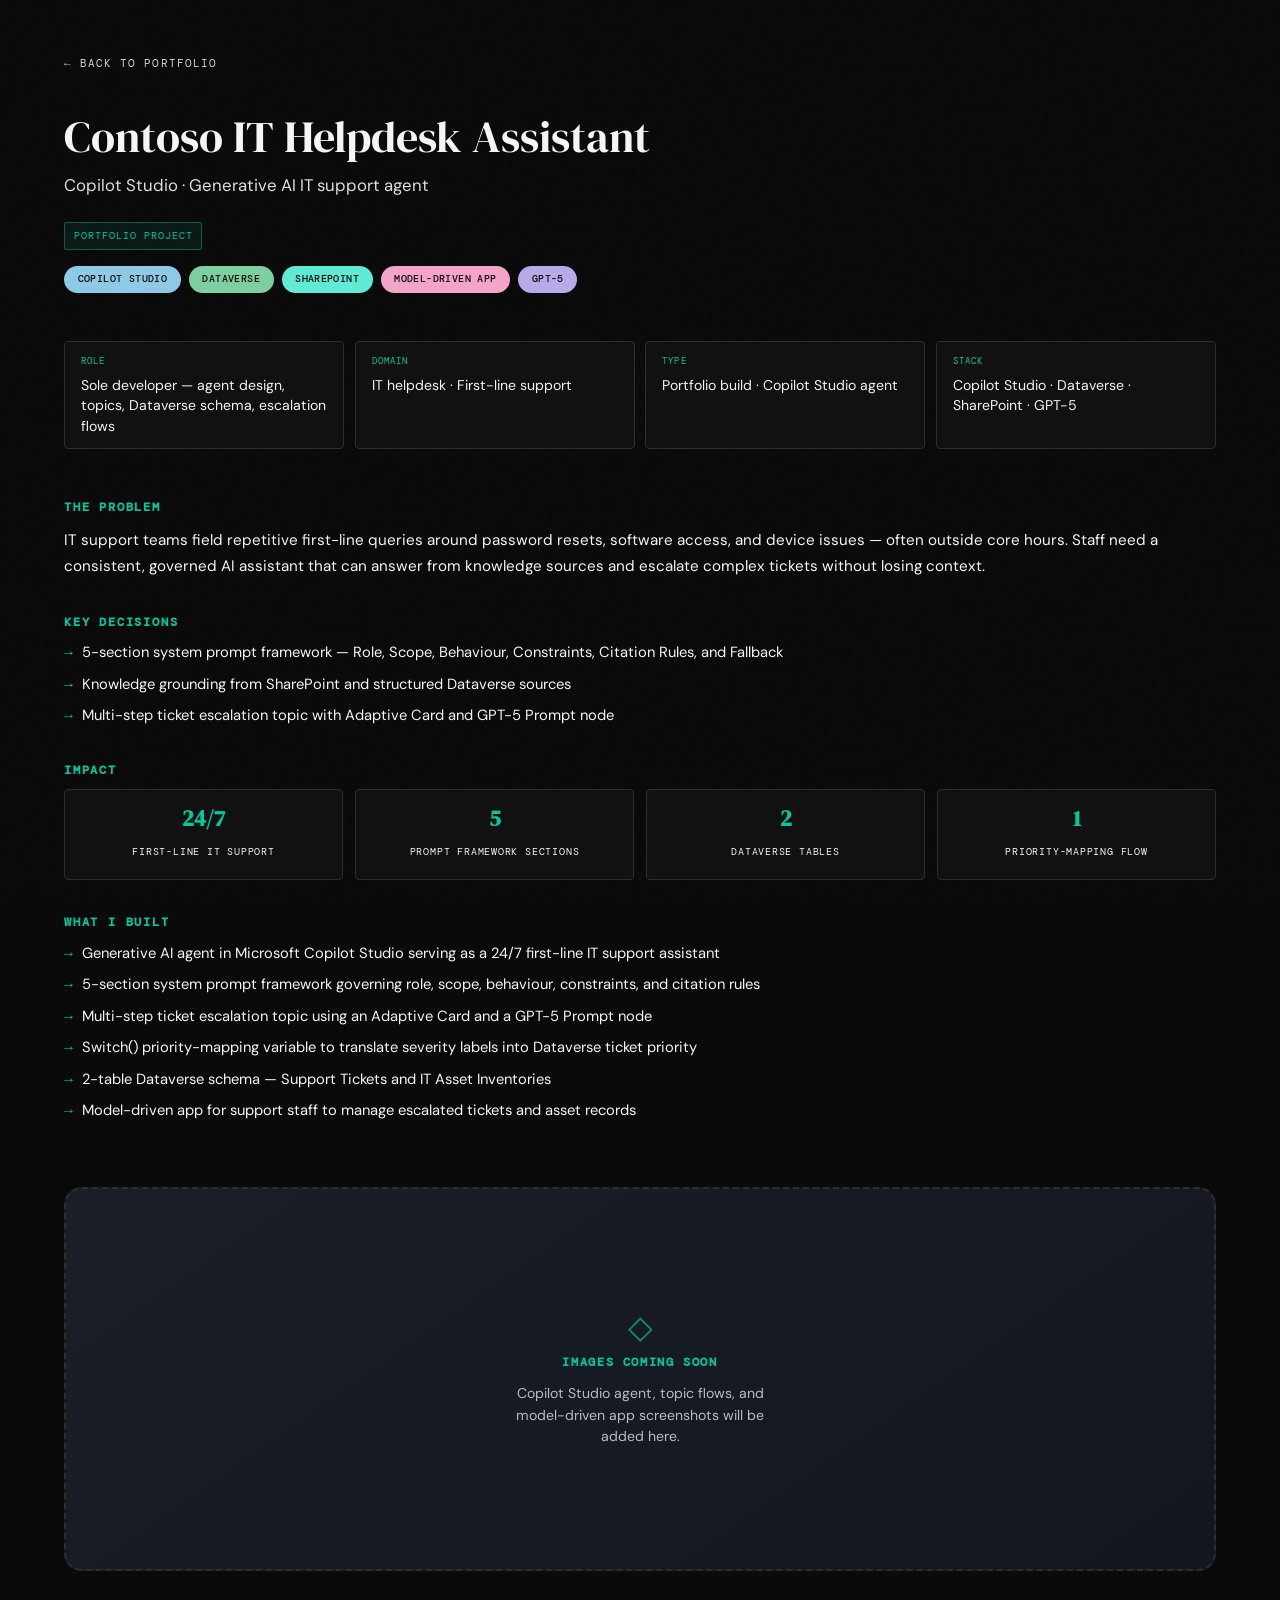
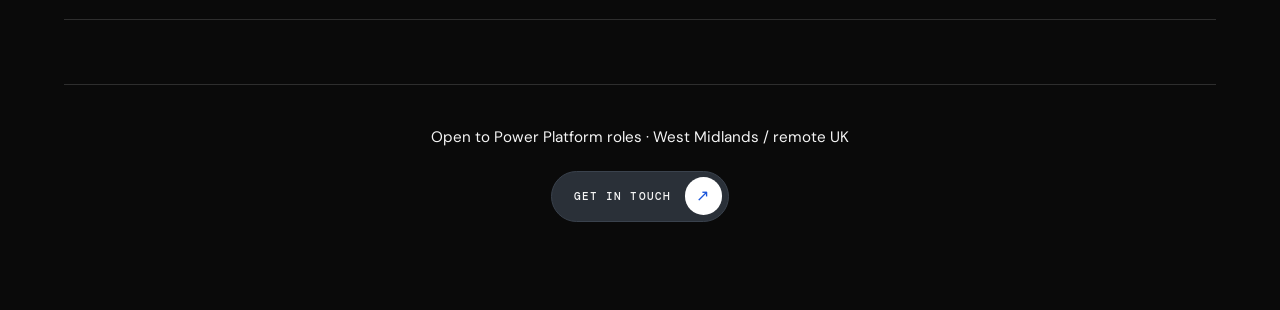
==== projects/contoso-it-helpdesk.html @ b36fbcac "revamp" ====
<!DOCTYPE html>
<html lang="en">
<head>
  <meta charset="UTF-8" />
  <meta name="viewport" content="width=device-width, initial-scale=1.0" />
  <meta name="description" content="Contoso IT Helpdesk Assistant — Copilot Studio generative AI agent by Gurdip Mikey Bath. 24/7 IT support, GPT-5 escalation, Dataverse ticketing." />
  <title>Contoso IT Helpdesk Assistant · Gurdip Mikey Bath</title>
  <link rel="preconnect" href="https://fonts.googleapis.com" />
  <link href="https://fonts.googleapis.com/css2?family=DM+Serif+Display&family=DM+Mono:wght@400;500&family=DM+Sans:wght@300;400;500&display=swap" rel="stylesheet" />
  <link rel="stylesheet" href="../css/project.css" />
</head>
<body class="project-page">

  <div class="project-page-inner">
    <a href="../index.html#contoso-it-helpdesk" class="project-back">← Back to portfolio</a>

    <header>
      <h1 class="project-hero-title">Contoso IT Helpdesk Assistant</h1>
      <p class="project-hero-sub">Copilot Studio · Generative AI IT support agent</p>
      <span class="project-type-badge">Portfolio project</span>
      <div class="project-hero-tags">
        <span class="tech-pill tech-pill--blue">Copilot Studio</span>
        <span class="tech-pill tech-pill--green">Dataverse</span>
        <span class="tech-pill tech-pill--teal">SharePoint</span>
        <span class="tech-pill tech-pill--pink">Model-Driven App</span>
        <span class="tech-pill tech-pill--purple">GPT-5</span>
      </div>
    </header>

    <div class="project-case">
      <dl class="case-meta">
        <div class="case-meta-item">
          <dt>Role</dt>
          <dd>Sole developer — agent design, topics, Dataverse schema, escalation flows</dd>
        </div>
        <div class="case-meta-item">
          <dt>Domain</dt>
          <dd>IT helpdesk · First-line support</dd>
        </div>
        <div class="case-meta-item">
          <dt>Type</dt>
          <dd>Portfolio build · Copilot Studio agent</dd>
        </div>
        <div class="case-meta-item">
          <dt>Stack</dt>
          <dd>Copilot Studio · Dataverse · SharePoint · GPT-5</dd>
        </div>
      </dl>

      <div>
        <p class="case-label">The problem</p>
        <p class="case-text">
          IT support teams field repetitive first-line queries around password resets, software access, and device issues — often outside core hours. Staff need a consistent, governed AI assistant that can answer from knowledge sources and escalate complex tickets without losing context.
        </p>
      </div>

      <div>
        <p class="case-label">Key decisions</p>
        <ul class="case-list">
          <li>5-section system prompt framework — Role, Scope, Behaviour, Constraints, Citation Rules, and Fallback</li>
          <li>Knowledge grounding from SharePoint and structured Dataverse sources</li>
          <li>Multi-step ticket escalation topic with Adaptive Card and GPT-5 Prompt node</li>
        </ul>
      </div>

      <div>
        <p class="case-label">Impact</p>
        <div class="project-results">
          <div class="result-card"><strong>24/7</strong><span>First-line IT support</span></div>
          <div class="result-card"><strong>5</strong><span>Prompt framework sections</span></div>
          <div class="result-card"><strong>2</strong><span>Dataverse tables</span></div>
          <div class="result-card"><strong>1</strong><span>Priority-mapping flow</span></div>
        </div>
      </div>

      <div>
        <p class="case-label">What I built</p>
        <ul class="case-list">
          <li>Generative AI agent in Microsoft Copilot Studio serving as a 24/7 first-line IT support assistant</li>
          <li>5-section system prompt framework governing role, scope, behaviour, constraints, and citation rules</li>
          <li>Multi-step ticket escalation topic using an Adaptive Card and a GPT-5 Prompt node</li>
          <li>Switch() priority-mapping variable to translate severity labels into Dataverse ticket priority</li>
          <li>2-table Dataverse schema — Support Tickets and IT Asset Inventories</li>
          <li>Model-driven app for support staff to manage escalated tickets and asset records</li>
        </ul>
      </div>

      <div class="visual-placeholder" style="margin-top: 2rem;" aria-label="Screenshots coming soon">
        <span class="visual-placeholder-icon" aria-hidden="true">◇</span>
        <span class="visual-placeholder-label">Images coming soon</span>
        <span class="visual-placeholder-sub">Copilot Studio agent, topic flows, and model-driven app screenshots will be added here.</span>
      </div>
    </div>

    <footer class="project-footer-cta">
      <p>Open to Power Platform roles · West Midlands / remote UK</p>
      <a href="../index.html#contact" class="btn-pill btn-pill--primary">
        <span>Get in touch</span>
        <span class="btn-pill-icon" aria-hidden="true">↗</span>
      </a>
    </footer>
  </div>

</body>
</html>
---- css/project.css ----
/* ── Project showcase cards (index) + project detail pages ───── */

:root {
  --bg:        #0a0a0a;
  --surface:   #111111;
  --border:    #2e2e2e;
  --accent:    #00c8a0;
  --accent2:   #005f4b;
  --text:      #f5f5f5;
  --mono:      'DM Mono', monospace;
  --serif:     'DM Serif Display', serif;
  --sans:      'DM Sans', sans-serif;
  --pill-pink:   #f4a4c8;
  --pill-green:  #7dcea0;
  --pill-purple: #b8a9e8;
  --pill-blue:   #8ecae6;
  --pill-peach:  #f4c4a0;
  --pill-yellow: #f7e08a;
  --pill-teal:   #5eead4;
}

/* ── Tech pills (shared: sidebar, hero strip, projects, skills) ─ */
.tech-pill {
  font-family: var(--mono);
  font-size: 0.62rem;
  font-weight: 500;
  letter-spacing: 0.04em;
  text-transform: uppercase;
  padding: 0.45rem 0.85rem;
  border-radius: 999px;
  color: #0a0a0a;
  border: none;
  line-height: 1.2;
  white-space: nowrap;
}

.tech-pill--lg {
  font-size: 0.68rem;
  padding: 0.52rem 1rem;
}

.tech-pill--pink   { background: var(--pill-pink); }
.tech-pill--green  { background: var(--pill-green); }
.tech-pill--purple { background: var(--pill-purple); }
.tech-pill--blue   { background: var(--pill-blue); }
.tech-pill--peach  { background: var(--pill-peach); }
.tech-pill--yellow { background: var(--pill-yellow); }
.tech-pill--teal   { background: var(--pill-teal); }

a.tech-pill {
  text-decoration: none;
  cursor: pointer;
  transition: transform 0.2s ease, box-shadow 0.2s ease, filter 0.2s ease;
}

a.tech-pill:hover {
  transform: translateY(-2px);
  box-shadow: 0 6px 18px rgba(0, 0, 0, 0.35);
  filter: brightness(1.06);
}

a.tech-pill:focus-visible {
  outline: 2px solid var(--accent);
  outline-offset: 3px;
}

/* ── Landing: stack at a glance (top of main column) ─────────── */
.stack-glance {
  margin-bottom: 3.5em;
  padding: 1.75rem 2rem 2rem;
  background: linear-gradient(145deg, #121820 0%, #0e1118 100%);
  border: 1px solid var(--border);
  border-radius: 16px;
  box-shadow: 0 0 0 1px rgba(0, 200, 160, 0.06), 0 20px 48px rgba(0, 0, 0, 0.35);
}

.stack-glance-eyebrow {
  display: block;
  font-family: var(--mono);
  font-size: 0.65rem;
  font-weight: 600;
  letter-spacing: 0.14em;
  text-transform: uppercase;
  color: var(--accent);
  margin-bottom: 0.5rem;
}

.stack-glance-title {
  font-family: var(--serif);
  font-size: clamp(1.35rem, 2vw, 1.65rem);
  font-weight: 400;
  color: var(--text);
  margin: 0 0 1.25rem 0;
  line-height: 1.25;
}

.stack-glance-pills {
  display: flex;
  flex-wrap: wrap;
  gap: 0.55rem;
}

.stack-glance-hint {
  margin: 1.15rem 0 0 0;
  font-size: 0.82rem;
  color: var(--muted, #d8d8d8);
  line-height: 1.5;
  opacity: 0.9;
}

/* ── Sidebar tech stack ──────────────────────────────────────── */
.intro-tech-stack {
  width: 100%;
  margin: 0.85em 0 0.5em 0;
}

.intro-tech-label {
  font-family: var(--mono);
  font-size: 0.58rem;
  font-weight: 600;
  letter-spacing: 0.14em;
  text-transform: uppercase;
  color: var(--accent);
  margin: 0 0 0.65em 0;
  text-align: right;
}

.intro-tech-pills {
  display: flex;
  flex-wrap: wrap;
  gap: 0.4rem;
  justify-content: flex-end;
}

/* ── Showcase cards (reference-style layout) ─────────────────── */
.projects-showcase-list {
  display: flex;
  flex-direction: column;
  gap: 2rem;
  margin-top: 2em;
}

#employee-lifecycle-hub,
#contractor-hub,
#contoso-it-helpdesk {
  scroll-margin-top: 2rem;
}

.project-showcase {
  display: grid;
  grid-template-columns: minmax(0, 1.05fr) minmax(0, 1fr);
  gap: 2.5rem;
  align-items: center;
  padding: 2.5rem 2.75rem;
  background: linear-gradient(145deg, #121820 0%, #0e1118 100%);
  border: 1px solid var(--border);
  border-radius: 20px;
}

.project-showcase-content {
  display: flex;
  flex-direction: column;
  align-items: flex-start;
}

.project-showcase-title {
  font-size: clamp(1.5rem, 2.2vw, 2rem);
  font-weight: 600;
  color: var(--text);
  margin: 0 0 0.65rem 0;
  line-height: 1.2;
}

.project-showcase-accent {
  display: block;
  width: 2.75rem;
  height: 3px;
  background: var(--accent);
  border-radius: 2px;
  margin-bottom: 1.25rem;
}

.project-showcase-desc {
  font-size: 0.95em;
  color: var(--text);
  opacity: 0.92;
  line-height: 1.75;
  margin: 0 0 1.5rem 0;
  max-width: 38em;
}

.project-showcase-tags {
  display: flex;
  flex-wrap: wrap;
  gap: 0.5rem;
  margin-bottom: 2rem;
}

.project-showcase-actions {
  display: flex;
  flex-wrap: wrap;
  gap: 0.85rem;
}

.btn-pill {
  display: inline-flex;
  align-items: center;
  gap: 0;
  padding: 0.35rem 0.35rem 0.35rem 1.35rem;
  border-radius: 999px;
  font-family: var(--mono);
  font-size: 0.68rem;
  font-weight: 500;
  letter-spacing: 0.1em;
  text-transform: uppercase;
  text-decoration: none;
  transition: transform 0.2s, box-shadow 0.2s, background 0.2s;
}

.btn-pill:hover {
  transform: translateY(-2px);
  box-shadow: 0 8px 24px rgba(0, 0, 0, 0.35);
}

.btn-pill--primary {
  background: #2a3038;
  color: var(--text);
  border: 1px solid #3a424d;
}

.btn-pill--primary .btn-pill-icon {
  background: #fff;
  color: #1a56db;
}

.btn-pill--secondary {
  background: #fff;
  color: #0a0a0a;
  border: 1px solid #fff;
}

.btn-pill--secondary .btn-pill-icon {
  background: #1a56db;
  color: #fff;
}

.btn-pill-icon {
  display: flex;
  align-items: center;
  justify-content: center;
  width: 2.35rem;
  height: 2.35rem;
  margin-left: 0.85rem;
  border-radius: 50%;
  font-size: 1rem;
  line-height: 1;
  flex-shrink: 0;
}

.project-showcase-visual {
  position: relative;
  min-height: 280px;
}

.visual-frame {
  position: relative;
  background: #f0f2f5;
  border-radius: 18px;
  padding: 1rem;
  min-height: 300px;
  overflow: hidden;
  box-shadow: 0 20px 50px rgba(0, 0, 0, 0.45);
}

.visual-main {
  width: 100%;
  height: auto;
  border-radius: 10px;
  border: 1px solid rgba(0, 0, 0, 0.08);
  display: block;
  object-fit: cover;
  max-height: 240px;
}

.visual-overlay {
  position: absolute;
  bottom: 1.25rem;
  right: 1rem;
  width: 38%;
  max-width: 160px;
  border-radius: 10px;
  border: 3px solid #fff;
  box-shadow: 0 12px 32px rgba(0, 0, 0, 0.25);
  object-fit: cover;
  aspect-ratio: 4/3;
}

.visual-placeholder {
  display: flex;
  flex-direction: column;
  align-items: center;
  justify-content: center;
  gap: 0.65rem;
  min-height: 300px;
  padding: 2.5rem 2rem;
  background: linear-gradient(145deg, #1a1f28 0%, #12161e 100%);
  border: 2px dashed var(--border);
  border-radius: 18px;
  text-align: center;
}

.visual-placeholder-icon {
  font-family: var(--mono);
  font-size: 2rem;
  color: var(--accent);
  opacity: 0.7;
  line-height: 1;
}

.visual-placeholder-label {
  font-family: var(--mono);
  font-size: 0.72rem;
  font-weight: 600;
  letter-spacing: 0.14em;
  text-transform: uppercase;
  color: var(--accent);
}

.visual-placeholder-sub {
  font-size: 0.88rem;
  color: #d8d8d8;
  opacity: 0.85;
  max-width: 18em;
  line-height: 1.5;
}

.project-showcase--coming-soon {
  opacity: 0.95;
}

/* ── Project detail page layout ────────────────────────────── */
.project-page {
  min-height: 100vh;
  background: var(--bg);
  color: var(--text);
  font-family: var(--sans);
  font-weight: 400;
  line-height: 1.7;
  overflow-x: hidden;
}

.project-page::before {
  content: '';
  position: fixed;
  inset: 0;
  background-image: url("data:image/svg+xml,%3Csvg viewBox='0 0 200 200' xmlns='http://www.w3.org/2000/svg'%3E%3Cfilter id='n'%3E%3CfeTurbulence type='fractalNoise' baseFrequency='0.9' numOctaves='4' stitchTiles='stitch'/%3E%3C/filter%3E%3Crect width='100%25' height='100%25' filter='url(%23n)' opacity='0.03'/%3E%3C/svg%3E");
  pointer-events: none;
  z-index: 0;
  opacity: 0.4;
}

.project-page-inner {
  position: relative;
  z-index: 1;
  max-width: 72rem;
  margin: 0 auto;
  padding: 2.5rem 2rem 5rem;
}

.project-back {
  display: inline-flex;
  align-items: center;
  gap: 0.5rem;
  font-family: var(--mono);
  font-size: 0.68rem;
  letter-spacing: 0.1em;
  text-transform: uppercase;
  color: var(--text);
  text-decoration: none;
  margin-bottom: 2.5rem;
  opacity: 0.85;
  transition: color 0.2s;
}

.project-back:hover { color: var(--accent); }

.project-hero-title {
  font-family: var(--serif);
  font-size: clamp(2rem, 4vw, 2.75rem);
  font-weight: 400;
  margin: 0 0 0.5rem 0;
  line-height: 1.15;
}

.project-hero-sub {
  font-size: 1.05em;
  color: var(--text);
  opacity: 0.9;
  margin: 0 0 1.25rem 0;
}

.project-type-badge {
  display: inline-block;
  font-family: var(--mono);
  font-size: 0.62rem;
  letter-spacing: 0.1em;
  text-transform: uppercase;
  color: var(--accent);
  border: 1px solid var(--accent2);
  background: rgba(0, 200, 160, 0.08);
  padding: 0.3rem 0.55rem;
  border-radius: 2px;
  margin-bottom: 1rem;
}

.project-hero-tags {
  display: flex;
  flex-wrap: wrap;
  gap: 0.5rem;
  margin-bottom: 2rem;
}

.project-case {
  display: grid;
  gap: 2em;
  margin-bottom: 4rem;
  padding-bottom: 3rem;
  border-bottom: 1px solid var(--border);
}

.case-label {
  font-family: var(--mono);
  font-size: 0.75rem;
  font-weight: 700;
  letter-spacing: 0.15em;
  text-transform: uppercase;
  color: var(--accent);
  margin: 0 0 0.75em 0;
}

.case-text {
  font-size: 0.95em;
  color: var(--text);
  line-height: 1.75;
  margin: 0;
}

.case-meta {
  display: grid;
  grid-template-columns: repeat(auto-fit, minmax(140px, 1fr));
  gap: 0.65rem;
}

.case-meta-item {
  padding: 0.75rem 1rem;
  background: var(--surface);
  border: 1px solid var(--border);
  border-radius: 4px;
}

.case-meta-item dt {
  font-family: var(--mono);
  font-size: 0.58rem;
  letter-spacing: 0.12em;
  text-transform: uppercase;
  color: var(--accent);
  margin-bottom: 0.35rem;
}

.case-meta-item dd {
  font-size: 0.88em;
  color: var(--text);
  margin: 0;
  line-height: 1.45;
}

.case-list {
  list-style: none;
  margin: 0;
  padding: 0;
  display: grid;
  gap: 0.5rem;
}

.case-list li {
  font-size: 0.92em;
  color: var(--text);
  line-height: 1.6;
  padding-left: 1.1rem;
  position: relative;
}

.case-list li::before {
  content: '→';
  position: absolute;
  left: 0;
  color: var(--accent);
  font-family: var(--mono);
}

.project-results {
  display: grid;
  grid-template-columns: repeat(auto-fit, minmax(140px, 1fr));
  gap: 0.75rem;
}

.result-card {
  padding: 1rem;
  background: var(--surface);
  border: 1px solid var(--border);
  border-radius: 4px;
  text-align: center;
}

.result-card strong {
  display: block;
  font-family: var(--serif);
  font-size: 1.35rem;
  color: var(--accent);
  margin-bottom: 0.25rem;
  line-height: 1.2;
}

.result-card span {
  font-family: var(--mono);
  font-size: 0.62rem;
  letter-spacing: 0.08em;
  text-transform: uppercase;
  color: var(--text);
  line-height: 1.4;
}

.project-results-footnote {
  font-family: var(--mono);
  font-size: 0.62rem;
  letter-spacing: 0.05em;
  color: var(--text);
  opacity: 0.8;
  margin: 0.75rem 0 0 0;
}

/* ── Scroll chapters (reference-style rows) ────────────────── */
.project-chapters {
  width: 100vw;
  margin-left: calc(50% - 50vw);
  margin-top: 3rem;
  background: var(--bg);
  scroll-snap-type: y proximity;
}

.project-chapters-intro {
  max-width: 72rem;
  margin: 0 auto;
  padding: 3rem 2rem 2rem;
  text-align: center;
  background: var(--bg);
  border-bottom: 1px solid var(--border);
}

.project-chapters-intro h2 {
  font-family: var(--serif);
  font-size: clamp(1.5rem, 3vw, 2rem);
  margin: 0 0 0.5rem 0;
  color: var(--text);
}

.project-chapters-intro p {
  font-size: 0.95em;
  color: var(--text);
  opacity: 0.85;
  margin: 0;
}

.project-chapter {
  display: grid;
  grid-template-columns: repeat(2, minmax(0, 680px));
  justify-content: center;
  gap: clamp(2rem, 5vw, 5rem);
  align-items: center;
  min-height: 92vh;
  width: 100vw;
  margin-left: calc(50% - 50vw);
  padding: clamp(3rem, 6vw, 5rem) clamp(2rem, 6vw, 6rem);
  scroll-snap-align: start;
  border-top: 1px solid var(--border);
  transition: background 0.3s ease;
}

/* Scheme A — near-black base (matches site --bg) */
.project-chapter:nth-child(even) {
  background: var(--bg);
}

/* Scheme B — elevated surface + subtle teal glow (matches site --surface) */
.project-chapter:nth-child(odd) {
  background:
    radial-gradient(ellipse 75% 55% at 82% 45%, rgba(0, 200, 160, 0.09) 0%, transparent 58%),
    radial-gradient(ellipse 50% 40% at 12% 72%, rgba(0, 95, 75, 0.06) 0%, transparent 52%),
    var(--surface);
}

.project-chapter--reverse .chapter-visual { order: 2; }
.project-chapter--reverse .chapter-content { order: 1; }

/* Checkmarks follow chapter scheme */
.project-chapter:nth-child(even) .chapter-features li::before {
  background: #fff;
  color: var(--bg);
}

.project-chapter:nth-child(odd) .chapter-features li::before {
  background: var(--accent);
  color: #0a0a0a;
}

.project-chapter:nth-child(odd) .chapter-content h2 {
  color: var(--text);
}

/* Screenshot frame tint per scheme */
.project-chapter:nth-child(even) .chapter-frame {
  border-color: #4a9fd4;
  background: linear-gradient(180deg, #dceefb 0%, #c5dff5 100%);
  box-shadow: 0 24px 64px rgba(0, 0, 0, 0.5);
}

.project-chapter:nth-child(odd) .chapter-frame {
  border-color: var(--accent);
  background: linear-gradient(180deg, #e8faf5 0%, #d0f0e8 100%);
  box-shadow: 0 24px 64px rgba(0, 200, 160, 0.12), 0 16px 48px rgba(0, 0, 0, 0.45);
}

.chapter-visual {
  display: flex;
  justify-content: center;
  align-items: center;
}

.chapter-frame {
  position: relative;
  display: block;
  width: 100%;
  max-width: 720px;
  min-height: 460px;
  padding: 1rem;
  background: linear-gradient(180deg, #dceefb 0%, #c5dff5 100%);
  border: 2px solid #4a9fd4;
  border-radius: 22px;
  box-shadow: 0 24px 64px rgba(0, 0, 0, 0.45);
  text-decoration: none;
  cursor: zoom-in;
  transition: transform 0.25s ease, box-shadow 0.25s ease, border-color 0.25s ease;
}

.chapter-frame::before {
  content: '';
  position: absolute;
  inset: 1rem;
  border-radius: 14px;
  z-index: 1;
  opacity: 0;
  background: rgba(0, 200, 160, 0.14);
  transition: opacity 0.25s ease;
  pointer-events: none;
}

.chapter-frame::after {
  content: 'Click to enlarge';
  position: absolute;
  bottom: 1.4rem;
  right: 1.4rem;
  z-index: 2;
  font-family: var(--mono);
  font-size: 0.58rem;
  font-weight: 600;
  letter-spacing: 0.1em;
  text-transform: uppercase;
  color: #fff;
  background-color: rgba(10, 10, 10, 0.9);
  border: 1px solid var(--accent);
  padding: 0.5rem 0.9rem 0.5rem 2.15rem;
  border-radius: 999px;
  background-image: url("data:image/svg+xml,%3Csvg xmlns='http://www.w3.org/2000/svg' viewBox='0 0 24 24' fill='%2300c8a0'%3E%3Cpath d='M15.5 14h-.79l-.28-.27A6.471 6.471 0 0 0 16 9.5 6.5 6.5 0 1 0 9.5 16c1.61 0 3.09-.59 4.23-1.57l.27.28v.79l5 4.99L20.49 19l-4.99-5zm-6 0C7.01 14 5 11.99 5 9.5S7.01 5 9.5 5 14 7.01 14 9.5 11.99 14 9.5 14zm.5-5H11v2H9.5V11H8V9.5h1.5V8H11v1.5z'/%3E%3C/svg%3E");
  background-repeat: no-repeat;
  background-position: 0.7rem center;
  background-size: 15px 15px;
  box-shadow: 0 6px 20px rgba(0, 0, 0, 0.4);
  pointer-events: none;
  transition: transform 0.2s ease, background-color 0.2s ease, border-color 0.2s ease;
}

.chapter-frame:hover {
  transform: translateY(-4px);
  box-shadow: 0 32px 72px rgba(0, 0, 0, 0.5);
  border-color: var(--accent);
}

.chapter-frame:hover::before {
  opacity: 1;
}

.chapter-frame:hover::after {
  background-color: var(--accent2);
  border-color: var(--accent);
  transform: scale(1.05);
}

.chapter-frame:focus-visible {
  outline: 2px solid var(--accent);
  outline-offset: 4px;
}

.chapter-frame img {
  position: relative;
  z-index: 0;
  width: 100%;
  min-height: 420px;
  max-height: min(72vh, 680px);
  height: auto;
  display: block;
  border-radius: 14px;
  border: 1px solid rgba(255, 255, 255, 0.65);
  background: #fff;
  object-fit: contain;
  object-position: center top;
}

.chapter-content h2 {
  font-family: var(--sans);
  font-size: clamp(1.65rem, 3.2vw, 2.35rem);
  font-weight: 700;
  line-height: 1.15;
  color: var(--text);
  margin: 0 0 1.75rem 0;
}

.chapter-features {
  list-style: none;
  margin: 0;
  padding: 0;
  display: grid;
  gap: 1.1rem;
}

.chapter-features li {
  display: flex;
  align-items: flex-start;
  gap: 0.9rem;
  font-size: clamp(0.92rem, 1.4vw, 1.02rem);
  line-height: 1.65;
  color: rgba(245, 245, 245, 0.88);
}

.chapter-features li::before {
  content: '✓';
  flex-shrink: 0;
  width: 1.35rem;
  height: 1.35rem;
  margin-top: 0.15rem;
  display: flex;
  align-items: center;
  justify-content: center;
  border-radius: 50%;
  font-size: 0.7rem;
  font-weight: 700;
  line-height: 1;
}

.project-footer-cta {
  margin-top: 4rem;
  padding-top: 2.5rem;
  border-top: 1px solid var(--border);
  text-align: center;
}

.project-footer-cta p {
  margin: 0 0 1.25rem 0;
  font-size: 0.95em;
}

/* ── Responsive ────────────────────────────────────────────── */
@media (max-width: 900px) {
  .project-showcase {
    grid-template-columns: 1fr;
    padding: 1.75rem;
    gap: 1.75rem;
  }

  .project-showcase-visual { order: -1; }

  .stack-glance {
    padding: 1.35rem 1.25rem 1.5rem;
    margin-bottom: 2.5em;
  }

  .intro-tech-label,
  .intro-tech-pills {
    text-align: center;
    justify-content: center;
  }
  .visual-frame { min-height: 220px; }
  .visual-overlay { width: 32%; }

  .project-chapter {
    grid-template-columns: 1fr;
    min-height: auto;
    padding: 3rem 1.5rem;
    gap: 2rem;
    width: 100vw;
    margin-left: calc(50% - 50vw);
  }

  .project-chapter--reverse .chapter-visual,
  .project-chapter--reverse .chapter-content {
    order: unset;
  }

  .chapter-visual { order: -1; }

  .chapter-frame {
    max-width: 100%;
    min-height: auto;
  }

  .chapter-frame img {
    min-height: 280px;
    max-height: none;
  }

  .chapter-content h2 {
    font-size: 1.5rem;
    margin-bottom: 1.25rem;
  }
}
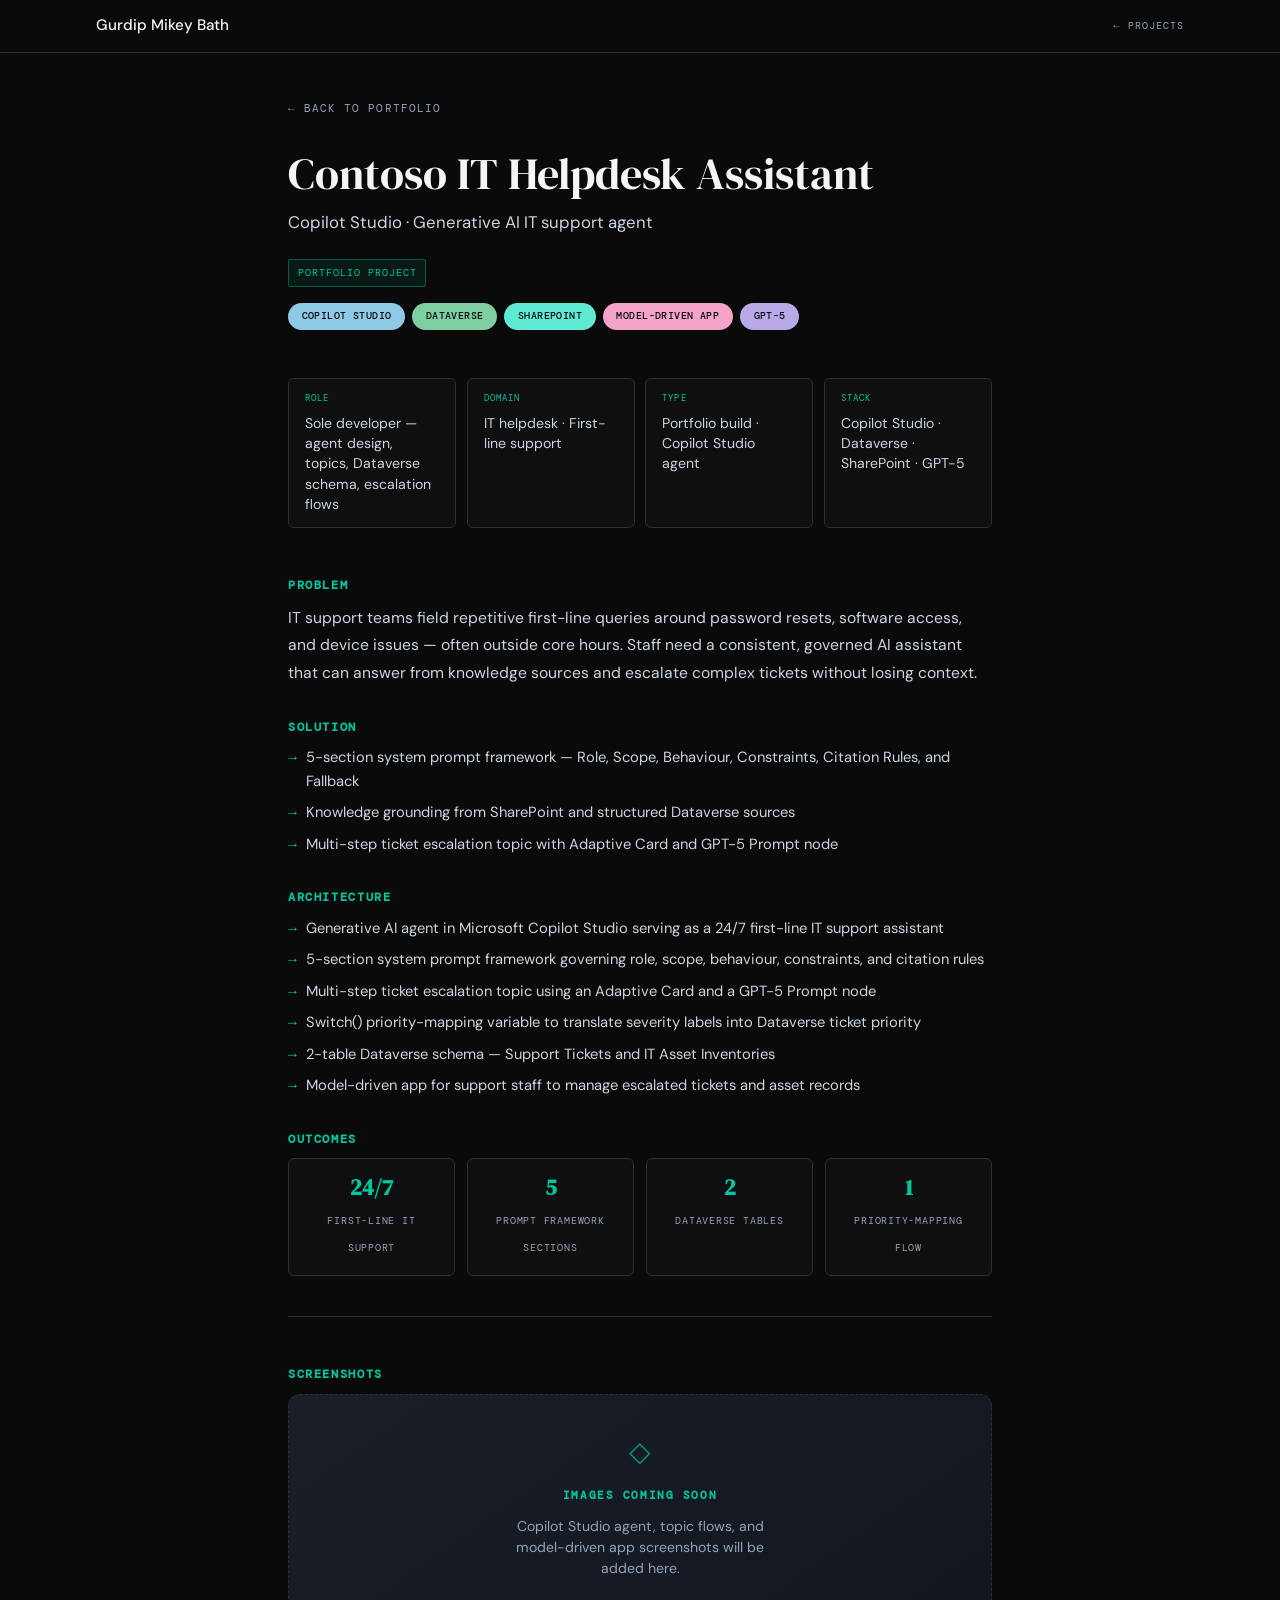
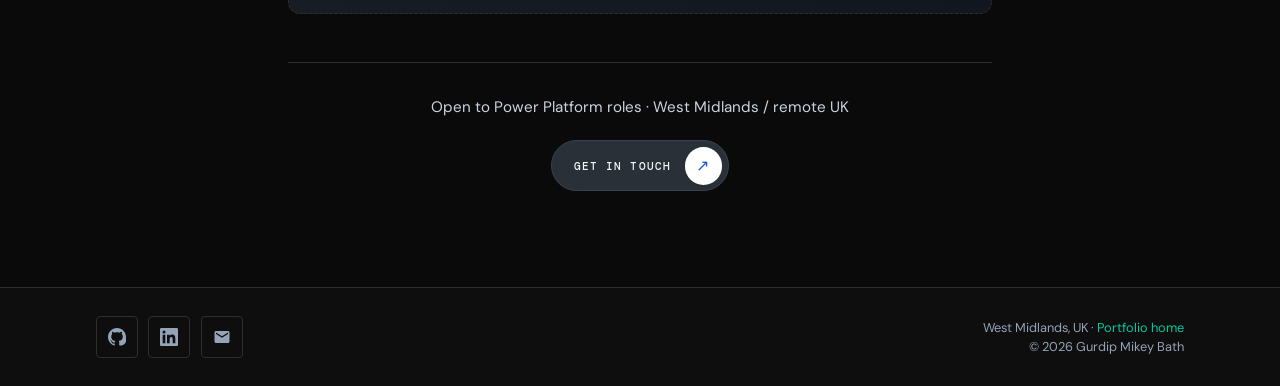
==== commit 2cfff505: "UI overhaul" ====
--- a/projects/contoso-it-helpdesk.html
+++ b/projects/contoso-it-helpdesk.html
@@ -11,8 +11,15 @@
 </head>
 <body class="project-page">
 
+  <header class="project-topbar">
+    <div class="project-topbar-inner">
+      <a class="project-topbar-brand" href="../index.html">Gurdip Mikey Bath</a>
+      <a class="project-topbar-back" href="../index.html#projects">← Projects</a>
+    </div>
+  </header>
+
   <div class="project-page-inner">
-    <a href="../index.html#contoso-it-helpdesk" class="project-back">← Back to portfolio</a>
+    <a href="../index.html#projects" class="project-back">← Back to portfolio</a>
 
     <header>
       <h1 class="project-hero-title">Contoso IT Helpdesk Assistant</h1>
@@ -47,15 +54,15 @@
         </div>
       </dl>
 
-      <div>
-        <p class="case-label">The problem</p>
+      <div class="project-case-section">
+        <p class="case-label">Problem</p>
         <p class="case-text">
           IT support teams field repetitive first-line queries around password resets, software access, and device issues — often outside core hours. Staff need a consistent, governed AI assistant that can answer from knowledge sources and escalate complex tickets without losing context.
         </p>
       </div>
 
-      <div>
-        <p class="case-label">Key decisions</p>
+      <div class="project-case-section">
+        <p class="case-label">Solution</p>
         <ul class="case-list">
           <li>5-section system prompt framework — Role, Scope, Behaviour, Constraints, Citation Rules, and Fallback</li>
           <li>Knowledge grounding from SharePoint and structured Dataverse sources</li>
@@ -63,18 +70,8 @@
         </ul>
       </div>
 
-      <div>
-        <p class="case-label">Impact</p>
-        <div class="project-results">
-          <div class="result-card"><strong>24/7</strong><span>First-line IT support</span></div>
-          <div class="result-card"><strong>5</strong><span>Prompt framework sections</span></div>
-          <div class="result-card"><strong>2</strong><span>Dataverse tables</span></div>
-          <div class="result-card"><strong>1</strong><span>Priority-mapping flow</span></div>
-        </div>
-      </div>
-
-      <div>
-        <p class="case-label">What I built</p>
+      <div class="project-case-section">
+        <p class="case-label">Architecture</p>
         <ul class="case-list">
           <li>Generative AI agent in Microsoft Copilot Studio serving as a 24/7 first-line IT support assistant</li>
           <li>5-section system prompt framework governing role, scope, behaviour, constraints, and citation rules</li>
@@ -85,12 +82,25 @@
         </ul>
       </div>
 
-      <div class="visual-placeholder" style="margin-top: 2rem;" aria-label="Screenshots coming soon">
+      <div class="project-case-section">
+        <p class="case-label">Outcomes</p>
+        <div class="project-results">
+          <div class="result-card"><strong>24/7</strong><span>First-line IT support</span></div>
+          <div class="result-card"><strong>5</strong><span>Prompt framework sections</span></div>
+          <div class="result-card"><strong>2</strong><span>Dataverse tables</span></div>
+          <div class="result-card"><strong>1</strong><span>Priority-mapping flow</span></div>
+        </div>
+      </div>
+    </div>
+
+    <section id="screenshots" class="project-case-section" style="margin-top: 2.5rem;" aria-label="Screenshots">
+      <p class="case-label">Screenshots</p>
+      <div class="visual-placeholder" aria-label="Screenshots coming soon">
         <span class="visual-placeholder-icon" aria-hidden="true">◇</span>
         <span class="visual-placeholder-label">Images coming soon</span>
         <span class="visual-placeholder-sub">Copilot Studio agent, topic flows, and model-driven app screenshots will be added here.</span>
       </div>
-    </div>
+    </section>
 
     <footer class="project-footer-cta">
       <p>Open to Power Platform roles · West Midlands / remote UK</p>
@@ -101,5 +111,25 @@
     </footer>
   </div>
 
+  <footer class="site-footer">
+    <div class="site-footer-inner">
+      <div class="site-footer-social">
+        <a href="https://github.com/gurdip-bath" target="_blank" rel="noopener" aria-label="GitHub profile">
+          <svg viewBox="0 0 24 24" aria-hidden="true"><path d="M12 0C5.37 0 0 5.37 0 12c0 5.31 3.435 9.795 8.205 11.385.6.105.825-.255.825-.57 0-.285-.015-1.23-.015-2.235-3.015.555-3.795-.735-4.035-1.41-.135-.345-.72-1.41-1.23-1.695-.42-.225-1.02-.78-.015-.795.945-.015 1.62.87 1.845 1.23 1.08 1.815 2.805 1.305 3.495.99.105-.78.42-1.305.765-1.605-2.67-.3-5.46-1.335-5.46-5.925 0-1.305.465-2.385 1.23-3.225-.12-.3-.54-1.53.12-3.18 0 0 1.005-.315 3.3 1.23.96-.27 1.98-.405 3-.405s2.04.135 3 .405c2.295-1.56 3.3-1.23 3.3-1.23.66 1.65.24 2.88.12 3.18.765.84 1.23 1.905 1.23 3.225 0 4.605-2.805 5.625-5.475 5.925.435.375.81 1.095.81 2.22 0 1.605-.015 2.895-.015 3.3 0 .315.225.69.825.57A8.205 8.205 0 0 0 24 12c0-6.63-5.37-12-12-12z"/></svg>
+        </a>
+        <a href="https://www.linkedin.com/in/gurdip-mikey-b-07aa12292/" target="_blank" rel="noopener" aria-label="LinkedIn profile">
+          <svg viewBox="0 0 24 24" aria-hidden="true"><path d="M20.447 20.452h-3.554v-5.569c0-1.328-.027-3.037-1.852-3.037-1.853 0-2.136 1.445-2.136 2.939v5.667H9.351V9h3.414v1.561h.046c.477-.9 1.637-1.85 3.37-1.85 3.601 0 4.267 2.37 4.267 5.455v6.286zM5.337 7.433a2.062 2.062 0 0 1-2.063-2.065 2.064 2.064 0 1 1 2.063 2.065zm1.782 13.019H3.555V9h3.564v11.452zM22.225 0H1.771C.792 0 0 .774 0 1.729v20.542C0 23.227.792 24 1.771 24h20.451C23.2 24 24 23.227 24 22.271V1.729C24 .774 23.2 0 22.222 0h.003z"/></svg>
+        </a>
+        <a href="mailto:bathgurdip1@gmail.com" aria-label="Send email">
+          <svg viewBox="0 0 24 24" aria-hidden="true"><path d="M20 4H4c-1.1 0-2 .9-2 2v12c0 1.1.9 2 2 2h16c1.1 0 2-.9 2-2V6c0-1.1-.9-2-2-2zm0 4-8 5-8-5V6l8 5 8-5v2z"/></svg>
+        </a>
+      </div>
+      <div class="site-footer-meta">
+        <p>West Midlands, UK · <a href="../index.html">Portfolio home</a></p>
+        <p>© 2026 Gurdip Mikey Bath</p>
+      </div>
+    </div>
+  </footer>
+
 </body>
 </html>
--- a/css/project.css
+++ b/css/project.css
@@ -1,4 +1,4 @@
-/* ── Project showcase cards (index) + project detail pages ───── */
+/* Brittany-style homepage + shared project pages */
 
 :root {
   --bg:        #0a0a0a;
@@ -7,9 +7,12 @@
   --accent:    #00c8a0;
   --accent2:   #005f4b;
   --text:      #f5f5f5;
+  --muted:     #94a3b8;
+  --slate:     #cbd5e1;
   --mono:      'DM Mono', monospace;
   --serif:     'DM Serif Display', serif;
   --sans:      'DM Sans', sans-serif;
+  --nav-height: 3.25rem;
   --pill-pink:   #f4a4c8;
   --pill-green:  #7dcea0;
   --pill-purple: #b8a9e8;
@@ -17,26 +20,620 @@
   --pill-peach:  #f4c4a0;
   --pill-yellow: #f7e08a;
   --pill-teal:   #5eead4;
-}
-
-/* ── Tech pills (shared: sidebar, hero strip, projects, skills) ─ */
+  --pill-azure:  #7db9e8;
+}
+
+*, *::before, *::after { box-sizing: border-box; }
+
+html { scroll-behavior: smooth; }
+
+body {
+  margin: 0;
+  background: var(--bg);
+  color: var(--text);
+  font-family: var(--sans);
+  font-weight: 400;
+  line-height: 1.7;
+  overflow-x: hidden;
+}
+
+::-webkit-scrollbar { width: 4px; }
+::-webkit-scrollbar-track { background: var(--bg); }
+::-webkit-scrollbar-thumb { background: var(--accent); border-radius: 2px; }
+
+/* ── Spotlight (subtle cursor glow) ─────────────────────────── */
+.spotlight {
+  pointer-events: none;
+  position: fixed;
+  inset: 0;
+  z-index: 0;
+  background: radial-gradient(
+    600px circle at var(--x, 50%) var(--y, 20%),
+    rgba(0, 200, 160, 0.1),
+    transparent 40%
+  );
+}
+
+.skip-link {
+  position: absolute;
+  left: -999px;
+  top: 0;
+  background: var(--accent);
+  color: #0a0a0a;
+  padding: 0.75rem 1rem;
+  z-index: 999;
+  font-family: var(--mono);
+  font-size: 0.75rem;
+  text-decoration: none;
+}
+
+.skip-link:focus { left: 1rem; top: 1rem; }
+
+/* ── Home two-column shell ──────────────────────────────────── */
+.home-page { position: relative; }
+
+.bc-layout {
+  position: relative;
+  z-index: 1;
+  max-width: 1200px;
+  margin: 0 auto;
+  padding: 0 clamp(1.25rem, 4vw, 3rem);
+  display: grid;
+  grid-template-columns: minmax(280px, 340px) minmax(0, 1fr);
+  gap: clamp(2rem, 5vw, 5rem);
+  min-height: 100vh;
+}
+
+.bc-rail {
+  position: sticky;
+  top: 0;
+  height: 100vh;
+  max-height: 100vh;
+  display: flex;
+  flex-direction: column;
+  justify-content: space-between;
+  padding: clamp(3rem, 8vh, 6rem) 0;
+}
+
+.bc-name {
+  margin: 0 0 0.35rem 0;
+  font-family: var(--serif);
+  font-size: clamp(2rem, 3.5vw, 2.75rem);
+  font-weight: 400;
+  line-height: 1.15;
+  letter-spacing: -0.02em;
+}
+
+.bc-name a {
+  color: var(--text);
+  text-decoration: none;
+}
+
+.bc-name a:hover { color: var(--accent); }
+
+.bc-role {
+  margin: 0 0 0.75rem 0;
+  font-family: var(--sans);
+  font-size: 1.15rem;
+  font-weight: 500;
+  color: var(--slate);
+  line-height: 1.4;
+}
+
+.bc-blurb {
+  margin: 0 0 2.5rem 0;
+  max-width: 22em;
+  font-size: 0.95rem;
+  color: var(--muted);
+  line-height: 1.55;
+}
+
+.bc-nav-list {
+  list-style: none;
+  margin: 0;
+  padding: 0;
+  display: grid;
+  gap: 0.35rem;
+}
+
+.bc-nav-link {
+  display: inline-flex;
+  align-items: center;
+  gap: 0.85rem;
+  padding: 0.55rem 0;
+  text-decoration: none;
+  color: var(--muted);
+  transition: color 0.2s;
+}
+
+.bc-nav-link:hover,
+.bc-nav-link.is-active {
+  color: var(--text);
+}
+
+.bc-nav-line {
+  display: block;
+  width: 2rem;
+  height: 1px;
+  background: currentColor;
+  opacity: 0.55;
+  transition: width 0.25s ease, opacity 0.25s ease, background 0.25s ease;
+}
+
+.bc-nav-link.is-active .bc-nav-line {
+  width: 4rem;
+  opacity: 1;
+  background: var(--accent);
+}
+
+.bc-nav-text {
+  font-family: var(--mono);
+  font-size: 0.68rem;
+  font-weight: 600;
+  letter-spacing: 0.14em;
+  text-transform: uppercase;
+}
+
+.bc-social {
+  list-style: none;
+  margin: 0;
+  padding: 0;
+  display: flex;
+  gap: 1rem;
+}
+
+.bc-social a {
+  display: flex;
+  align-items: center;
+  justify-content: center;
+  width: 44px;
+  height: 44px;
+  color: var(--muted);
+  transition: color 0.2s, transform 0.2s;
+}
+
+.bc-social a:hover {
+  color: var(--accent);
+  transform: translateY(-2px);
+}
+
+.bc-social svg {
+  width: 22px;
+  height: 22px;
+}
+
+.bc-content {
+  padding: clamp(3rem, 8vh, 6rem) 0 5rem;
+  min-width: 0;
+}
+
+.bc-section {
+  margin-bottom: clamp(4rem, 10vh, 7rem);
+  scroll-margin-top: 2rem;
+}
+
+.bc-section:last-child { margin-bottom: 0; }
+
+.bc-section-heading {
+  margin-bottom: 1.25rem;
+}
+
+.bc-section-heading h2,
+.bc-section-heading.mobile-only h2 {
+  margin: 0;
+  font-family: var(--mono);
+  font-size: 0.72rem;
+  font-weight: 700;
+  letter-spacing: 0.16em;
+  text-transform: uppercase;
+  color: var(--accent);
+}
+
+.bc-section-heading.mobile-only { display: none; }
+
+.bc-section-lead {
+  margin: 0 0 1.75rem 0;
+  color: var(--slate);
+  font-size: 0.98rem;
+  line-height: 1.7;
+}
+
+.bc-prose p {
+  margin: 0 0 1.25rem 0;
+  color: var(--slate);
+  font-size: 1rem;
+  line-height: 1.75;
+}
+
+.bc-prose p:last-child { margin-bottom: 0; }
+
+.bc-prose strong,
+.bc-prose a {
+  color: var(--text);
+  font-weight: 500;
+}
+
+.bc-prose a {
+  text-decoration: none;
+  border-bottom: 1px solid rgba(0, 200, 160, 0.45);
+}
+
+.bc-prose a:hover {
+  color: var(--accent);
+  border-bottom-color: var(--accent);
+}
+
+.bc-bullets {
+  list-style: none;
+  margin: 0 0 1.5rem 0;
+  padding: 0;
+  display: grid;
+  gap: 0.85rem;
+}
+
+.bc-bullets li {
+  position: relative;
+  padding-left: 1.15rem;
+  color: var(--slate);
+  font-size: 0.95rem;
+  line-height: 1.65;
+}
+
+.bc-bullets li::before {
+  content: '→';
+  position: absolute;
+  left: 0;
+  color: var(--accent);
+  font-family: var(--mono);
+}
+
+.bc-bullets strong { color: var(--text); font-weight: 500; }
+
+.bc-footer-note {
+  margin: 2.5rem 0 0 0;
+  font-size: 0.8rem;
+  color: var(--muted);
+}
+
+/* Brittany-style project rows */
+.bc-project-list {
+  list-style: none;
+  margin: 0;
+  padding: 0;
+  display: grid;
+  gap: 0.5rem;
+}
+
+.bc-project-row {
+  display: grid;
+  grid-template-columns: 8.5rem minmax(0, 1fr);
+  gap: 1.25rem;
+  padding: 1.15rem 1.15rem;
+  margin: 0 -1.15rem;
+  border-radius: 10px;
+  text-decoration: none;
+  color: inherit;
+  border: 1px solid transparent;
+  transition: background 0.2s, border-color 0.2s, transform 0.2s;
+}
+
+.bc-project-row:hover,
+.bc-project-row:focus-visible {
+  background: rgba(255, 255, 255, 0.03);
+  border-color: rgba(46, 46, 46, 0.9);
+  outline: none;
+}
+
+.bc-project-media {
+  width: 8.5rem;
+  height: 5.5rem;
+  border-radius: 6px;
+  overflow: hidden;
+  border: 1px solid var(--border);
+  background: var(--surface);
+  flex-shrink: 0;
+}
+
+.bc-project-media img {
+  width: 100%;
+  height: 100%;
+  object-fit: cover;
+  display: block;
+  opacity: 0.9;
+  transition: opacity 0.2s, transform 0.25s;
+}
+
+.bc-project-row:hover .bc-project-media img {
+  opacity: 1;
+  transform: scale(1.03);
+}
+
+.bc-project-media--placeholder {
+  display: flex;
+  align-items: center;
+  justify-content: center;
+  color: var(--accent);
+  font-size: 1.25rem;
+  background: linear-gradient(145deg, #141a22, #0e1218);
+}
+
+.bc-project-title {
+  margin: 0 0 0.45rem 0;
+  font-size: 1.05rem;
+  font-weight: 600;
+  color: var(--text);
+  display: inline-flex;
+  align-items: center;
+  gap: 0.4rem;
+  line-height: 1.35;
+}
+
+.bc-project-arrow {
+  font-size: 0.85rem;
+  color: var(--accent);
+  opacity: 0;
+  transform: translate(-2px, 2px);
+  transition: opacity 0.2s, transform 0.2s;
+}
+
+.bc-project-row:hover .bc-project-arrow {
+  opacity: 1;
+  transform: translate(0, 0);
+}
+
+.bc-project-desc {
+  margin: 0 0 0.85rem 0;
+  font-size: 0.9rem;
+  color: var(--muted);
+  line-height: 1.6;
+}
+
+.bc-project-desc strong { color: var(--accent); font-weight: 500; }
+
+.bc-tag-list {
+  list-style: none;
+  margin: 0;
+  padding: 0;
+  display: flex;
+  flex-wrap: wrap;
+  gap: 0.4rem;
+}
+
+.bc-tag {
+  display: inline-flex;
+  align-items: center;
+  font-family: var(--mono);
+  font-size: 0.62rem;
+  letter-spacing: 0.04em;
+  color: var(--accent);
+  background: rgba(0, 200, 160, 0.1);
+  border-radius: 999px;
+  padding: 0.28rem 0.65rem;
+  line-height: 1.2;
+}
+
+/* Outcomes / skills / certs / contact (home) */
+.outcome-highlights { margin: 2rem 0 0 0; }
+
+.outcome-highlights-title {
+  font-family: var(--mono);
+  font-size: 0.68rem;
+  font-weight: 600;
+  letter-spacing: 0.14em;
+  text-transform: uppercase;
+  color: var(--accent);
+  margin: 0 0 0.85em 0;
+}
+
+.outcome-list {
+  border: 1px solid var(--border);
+  border-radius: 8px;
+  overflow: hidden;
+  background: rgba(17, 17, 17, 0.7);
+}
+
+.outcome-row {
+  display: grid;
+  grid-template-columns: 7.5rem 1fr;
+  gap: 1.25rem;
+  padding: 1.1rem 1.25rem;
+  border-bottom: 1px solid var(--border);
+  align-items: start;
+}
+
+.outcome-row:last-child { border-bottom: none; }
+
+.outcome-metric { text-align: right; padding-top: 0.1rem; }
+
+.outcome-value {
+  display: block;
+  font-family: var(--serif);
+  font-size: clamp(1.2rem, 2vw, 1.45rem);
+  color: var(--accent);
+  line-height: 1.15;
+}
+
+.outcome-unit {
+  display: block;
+  font-family: var(--mono);
+  font-size: 0.56rem;
+  letter-spacing: 0.08em;
+  text-transform: uppercase;
+  color: var(--muted);
+  margin-top: 0.2rem;
+}
+
+.outcome-detail p {
+  margin: 0 0 0.55rem 0;
+  font-size: 0.9rem;
+  line-height: 1.6;
+  color: var(--slate);
+}
+
+.outcome-detail p:last-child { margin-bottom: 0; }
+
+.outcome-tags {
+  display: flex;
+  flex-wrap: wrap;
+  gap: 0.35rem;
+}
+
+.skills-matrix {
+  margin-top: 0.5rem;
+  border: 1px solid var(--border);
+  border-radius: 8px;
+  overflow: hidden;
+  background: rgba(17, 17, 17, 0.7);
+}
+
+.skills-row {
+  display: grid;
+  grid-template-columns: minmax(160px, 200px) 1fr;
+  gap: 1.15rem;
+  padding: 1.15rem 1.2rem;
+  border-bottom: 1px solid var(--border);
+  align-items: start;
+}
+
+.skills-row:last-child { border-bottom: none; }
+
+.skills-label {
+  font-family: var(--mono);
+  font-size: 0.68rem;
+  letter-spacing: 0.12em;
+  text-transform: uppercase;
+  color: var(--accent);
+  line-height: 1.4;
+  padding-top: 0.1rem;
+}
+
+.skills-details {
+  color: var(--slate);
+  font-size: 0.92rem;
+  line-height: 1.65;
+}
+
+.skills-bullets {
+  list-style: none;
+  margin: 0;
+  padding: 0;
+  display: grid;
+  gap: 0.45rem;
+}
+
+.skills-bullets li {
+  display: flex;
+  gap: 0.55rem;
+  align-items: flex-start;
+}
+
+.skills-bullets li::before {
+  content: '→';
+  color: var(--accent);
+  font-family: var(--mono);
+  flex-shrink: 0;
+}
+
+.skills-chipline {
+  margin-top: 0.75rem;
+  display: flex;
+  flex-wrap: wrap;
+  gap: 0.4rem;
+}
+
+.cert-showcase {
+  display: flex;
+  flex-wrap: wrap;
+  gap: 1.75rem;
+  align-items: flex-start;
+}
+
+.cert-showcase img {
+  height: 100px;
+  width: auto;
+  border-radius: 4px;
+  filter: drop-shadow(0 8px 24px rgba(0, 0, 0, 0.4));
+}
+
+.cert-list {
+  list-style: none;
+  margin: 0;
+  padding: 0;
+  flex: 1;
+  min-width: 220px;
+}
+
+.cert-list li {
+  padding: 0.85em 0;
+  border-bottom: 1px solid var(--border);
+  font-size: 0.92em;
+  color: var(--slate);
+}
+
+.cert-list li:last-child { border-bottom: none; }
+
+.cert-list strong {
+  display: block;
+  color: var(--text);
+  font-weight: 500;
+  margin-bottom: 0.2em;
+}
+
+.cert-list .status {
+  font-family: var(--mono);
+  font-size: 0.62rem;
+  letter-spacing: 0.1em;
+  text-transform: uppercase;
+  color: var(--accent);
+}
+
+.cert-list .status.in-progress { color: #f5a623; }
+
+.contact-list {
+  list-style: none;
+  margin: 0;
+  padding: 0;
+}
+
+.contact-list li {
+  padding: 0.65em 0;
+  font-size: 0.95em;
+  color: var(--slate);
+  border-bottom: 1px solid var(--border);
+}
+
+.contact-list li:last-child { border-bottom: none; }
+
+.contact-list strong {
+  color: var(--text);
+  font-weight: 500;
+  margin-right: 0.35em;
+}
+
+.contact-list a {
+  color: var(--accent);
+  text-decoration: none;
+  border-bottom: 1px dotted var(--accent2);
+}
+
+.contact-list a:hover { border-bottom-color: transparent; }
+
+/* ── Tech pills (project pages / walkthrough) ───────────────── */
 .tech-pill {
   font-family: var(--mono);
-  font-size: 0.62rem;
+  font-size: 0.65rem;
   font-weight: 500;
   letter-spacing: 0.04em;
   text-transform: uppercase;
   padding: 0.45rem 0.85rem;
+  display: inline-flex;
+  align-items: center;
+  justify-content: center;
   border-radius: 999px;
   color: #0a0a0a;
   border: none;
   line-height: 1.2;
   white-space: nowrap;
-}
-
-.tech-pill--lg {
-  font-size: 0.68rem;
-  padding: 0.52rem 1rem;
 }
 
 .tech-pill--pink   { background: var(--pill-pink); }
@@ -46,160 +643,274 @@
 .tech-pill--peach  { background: var(--pill-peach); }
 .tech-pill--yellow { background: var(--pill-yellow); }
 .tech-pill--teal   { background: var(--pill-teal); }
-
-a.tech-pill {
+.tech-pill--azure  { background: var(--pill-azure); }
+
+/* ── Project detail pages ───────────────────────────────────── */
+.project-page {
+  min-height: 100vh;
+  background: var(--bg);
+  color: var(--text);
+  font-family: var(--sans);
+  line-height: 1.7;
+  overflow-x: hidden;
+}
+
+.project-topbar {
+  position: sticky;
+  top: 0;
+  z-index: 100;
+  background: rgba(10, 10, 10, 0.9);
+  backdrop-filter: blur(12px);
+  -webkit-backdrop-filter: blur(12px);
+  border-bottom: 1px solid var(--border);
+}
+
+.project-topbar-inner {
+  max-width: 72rem;
+  margin: 0 auto;
+  min-height: var(--nav-height);
+  padding: 0 clamp(1.25rem, 4vw, 2rem);
+  display: flex;
+  align-items: center;
+  justify-content: space-between;
+  gap: 1rem;
+}
+
+.project-topbar-brand {
+  font-family: var(--sans);
+  font-size: 0.95rem;
+  font-weight: 500;
+  color: var(--text);
   text-decoration: none;
-  cursor: pointer;
-  transition: transform 0.2s ease, box-shadow 0.2s ease, filter 0.2s ease;
-}
-
-a.tech-pill:hover {
-  transform: translateY(-2px);
-  box-shadow: 0 6px 18px rgba(0, 0, 0, 0.35);
-  filter: brightness(1.06);
-}
-
-a.tech-pill:focus-visible {
-  outline: 2px solid var(--accent);
-  outline-offset: 3px;
-}
-
-/* ── Landing: stack at a glance (top of main column) ─────────── */
-.stack-glance {
-  margin-bottom: 3.5em;
-  padding: 1.75rem 2rem 2rem;
-  background: linear-gradient(145deg, #121820 0%, #0e1118 100%);
+}
+
+.project-topbar-brand:hover { color: var(--accent); }
+
+.project-topbar-back {
+  font-family: var(--mono);
+  font-size: 0.65rem;
+  letter-spacing: 0.1em;
+  text-transform: uppercase;
+  color: var(--muted);
+  text-decoration: none;
+}
+
+.project-topbar-back:hover { color: var(--accent); }
+
+.project-page-inner {
+  position: relative;
+  z-index: 1;
+  max-width: 48rem;
+  margin: 0 auto;
+  padding: 2.5rem clamp(1.25rem, 4vw, 2rem) 4rem;
+}
+
+.project-back {
+  display: inline-flex;
+  align-items: center;
+  gap: 0.5rem;
+  font-family: var(--mono);
+  font-size: 0.68rem;
+  letter-spacing: 0.1em;
+  text-transform: uppercase;
+  color: var(--muted);
+  text-decoration: none;
+  margin-bottom: 2rem;
+  transition: color 0.2s;
+}
+
+.project-back:hover { color: var(--accent); }
+
+.project-hero-title {
+  font-family: var(--serif);
+  font-size: clamp(2rem, 4vw, 2.75rem);
+  font-weight: 400;
+  margin: 0 0 0.5rem 0;
+  line-height: 1.15;
+}
+
+.project-hero-sub {
+  font-size: 1.05em;
+  color: var(--slate);
+  margin: 0 0 1.25rem 0;
+}
+
+.project-type-badge {
+  display: inline-block;
+  font-family: var(--mono);
+  font-size: 0.62rem;
+  letter-spacing: 0.1em;
+  text-transform: uppercase;
+  color: var(--accent);
+  border: 1px solid var(--accent2);
+  background: rgba(0, 200, 160, 0.08);
+  padding: 0.3rem 0.55rem;
+  border-radius: 2px;
+  margin-bottom: 1rem;
+}
+
+.project-hero-tags {
+  display: flex;
+  flex-wrap: wrap;
+  gap: 0.45rem;
+  margin-bottom: 2rem;
+}
+
+.project-case {
+  display: grid;
+  gap: 2em;
+  margin-bottom: 3rem;
+  padding-bottom: 2.5rem;
+  border-bottom: 1px solid var(--border);
+}
+
+.project-case-section { margin-bottom: 0; }
+
+.case-label {
+  font-family: var(--mono);
+  font-size: 0.72rem;
+  font-weight: 700;
+  letter-spacing: 0.14em;
+  text-transform: uppercase;
+  color: var(--accent);
+  margin: 0 0 0.75em 0;
+}
+
+.case-text {
+  font-size: 0.98em;
+  color: var(--slate);
+  line-height: 1.75;
+  margin: 0;
+}
+
+.case-meta {
+  display: grid;
+  grid-template-columns: repeat(auto-fit, minmax(140px, 1fr));
+  gap: 0.65rem;
+}
+
+.case-meta-item {
+  padding: 0.75rem 1rem;
+  background: rgba(17, 17, 17, 0.8);
   border: 1px solid var(--border);
-  border-radius: 16px;
-  box-shadow: 0 0 0 1px rgba(0, 200, 160, 0.06), 0 20px 48px rgba(0, 0, 0, 0.35);
-}
-
-.stack-glance-eyebrow {
+  border-radius: 6px;
+}
+
+.case-meta-item dt {
+  font-family: var(--mono);
+  font-size: 0.58rem;
+  letter-spacing: 0.12em;
+  text-transform: uppercase;
+  color: var(--accent);
+  margin-bottom: 0.35rem;
+}
+
+.case-meta-item dd {
+  font-size: 0.88em;
+  color: var(--slate);
+  margin: 0;
+  line-height: 1.45;
+}
+
+.case-list {
+  list-style: none;
+  margin: 0;
+  padding: 0;
+  display: grid;
+  gap: 0.5rem;
+}
+
+.case-list li {
+  font-size: 0.92em;
+  color: var(--slate);
+  line-height: 1.6;
+  padding-left: 1.1rem;
+  position: relative;
+}
+
+.case-list li::before {
+  content: '→';
+  position: absolute;
+  left: 0;
+  color: var(--accent);
+  font-family: var(--mono);
+}
+
+.project-results {
+  display: grid;
+  grid-template-columns: repeat(auto-fit, minmax(140px, 1fr));
+  gap: 0.75rem;
+}
+
+.result-card {
+  padding: 1rem;
+  background: rgba(17, 17, 17, 0.8);
+  border: 1px solid var(--border);
+  border-radius: 6px;
+  text-align: center;
+}
+
+.result-card strong {
   display: block;
-  font-family: var(--mono);
-  font-size: 0.65rem;
+  font-family: var(--serif);
+  font-size: 1.35rem;
+  color: var(--accent);
+  margin-bottom: 0.25rem;
+  line-height: 1.2;
+}
+
+.result-card span {
+  font-family: var(--mono);
+  font-size: 0.62rem;
+  letter-spacing: 0.08em;
+  text-transform: uppercase;
+  color: var(--muted);
+  line-height: 1.4;
+}
+
+.project-results-footnote {
+  font-family: var(--mono);
+  font-size: 0.62rem;
+  letter-spacing: 0.05em;
+  color: var(--muted);
+  margin: 0.75rem 0 0 0;
+}
+
+.visual-placeholder {
+  display: flex;
+  flex-direction: column;
+  align-items: center;
+  justify-content: center;
+  gap: 0.65rem;
+  min-height: 220px;
+  padding: 2rem;
+  background: linear-gradient(145deg, #1a1f28 0%, #12161e 100%);
+  border: 1px dashed var(--border);
+  border-radius: 12px;
+  text-align: center;
+}
+
+.visual-placeholder-icon {
+  font-family: var(--mono);
+  font-size: 1.75rem;
+  color: var(--accent);
+  opacity: 0.7;
+}
+
+.visual-placeholder-label {
+  font-family: var(--mono);
+  font-size: 0.7rem;
   font-weight: 600;
   letter-spacing: 0.14em;
   text-transform: uppercase;
   color: var(--accent);
-  margin-bottom: 0.5rem;
-}
-
-.stack-glance-title {
-  font-family: var(--serif);
-  font-size: clamp(1.35rem, 2vw, 1.65rem);
-  font-weight: 400;
-  color: var(--text);
-  margin: 0 0 1.25rem 0;
-  line-height: 1.25;
-}
-
-.stack-glance-pills {
-  display: flex;
-  flex-wrap: wrap;
-  gap: 0.55rem;
-}
-
-.stack-glance-hint {
-  margin: 1.15rem 0 0 0;
-  font-size: 0.82rem;
-  color: var(--muted, #d8d8d8);
+}
+
+.visual-placeholder-sub {
+  font-size: 0.88rem;
+  color: var(--muted);
+  max-width: 18em;
   line-height: 1.5;
-  opacity: 0.9;
-}
-
-/* ── Sidebar tech stack ──────────────────────────────────────── */
-.intro-tech-stack {
-  width: 100%;
-  margin: 0.85em 0 0.5em 0;
-}
-
-.intro-tech-label {
-  font-family: var(--mono);
-  font-size: 0.58rem;
-  font-weight: 600;
-  letter-spacing: 0.14em;
-  text-transform: uppercase;
-  color: var(--accent);
-  margin: 0 0 0.65em 0;
-  text-align: right;
-}
-
-.intro-tech-pills {
-  display: flex;
-  flex-wrap: wrap;
-  gap: 0.4rem;
-  justify-content: flex-end;
-}
-
-/* ── Showcase cards (reference-style layout) ─────────────────── */
-.projects-showcase-list {
-  display: flex;
-  flex-direction: column;
-  gap: 2rem;
-  margin-top: 2em;
-}
-
-#employee-lifecycle-hub,
-#contractor-hub,
-#contoso-it-helpdesk {
-  scroll-margin-top: 2rem;
-}
-
-.project-showcase {
-  display: grid;
-  grid-template-columns: minmax(0, 1.05fr) minmax(0, 1fr);
-  gap: 2.5rem;
-  align-items: center;
-  padding: 2.5rem 2.75rem;
-  background: linear-gradient(145deg, #121820 0%, #0e1118 100%);
-  border: 1px solid var(--border);
-  border-radius: 20px;
-}
-
-.project-showcase-content {
-  display: flex;
-  flex-direction: column;
-  align-items: flex-start;
-}
-
-.project-showcase-title {
-  font-size: clamp(1.5rem, 2.2vw, 2rem);
-  font-weight: 600;
-  color: var(--text);
-  margin: 0 0 0.65rem 0;
-  line-height: 1.2;
-}
-
-.project-showcase-accent {
-  display: block;
-  width: 2.75rem;
-  height: 3px;
-  background: var(--accent);
-  border-radius: 2px;
-  margin-bottom: 1.25rem;
-}
-
-.project-showcase-desc {
-  font-size: 0.95em;
-  color: var(--text);
-  opacity: 0.92;
-  line-height: 1.75;
-  margin: 0 0 1.5rem 0;
-  max-width: 38em;
-}
-
-.project-showcase-tags {
-  display: flex;
-  flex-wrap: wrap;
-  gap: 0.5rem;
-  margin-bottom: 2rem;
-}
-
-.project-showcase-actions {
-  display: flex;
-  flex-wrap: wrap;
-  gap: 0.85rem;
 }
 
 .btn-pill {
@@ -214,7 +925,7 @@
   letter-spacing: 0.1em;
   text-transform: uppercase;
   text-decoration: none;
-  transition: transform 0.2s, box-shadow 0.2s, background 0.2s;
+  transition: transform 0.2s, box-shadow 0.2s;
 }
 
 .btn-pill:hover {
@@ -231,17 +942,6 @@
 .btn-pill--primary .btn-pill-icon {
   background: #fff;
   color: #1a56db;
-}
-
-.btn-pill--secondary {
-  background: #fff;
-  color: #0a0a0a;
-  border: 1px solid #fff;
-}
-
-.btn-pill--secondary .btn-pill-icon {
-  background: #1a56db;
-  color: #fff;
 }
 
 .btn-pill-icon {
@@ -257,293 +957,83 @@
   flex-shrink: 0;
 }
 
-.project-showcase-visual {
-  position: relative;
-  min-height: 280px;
-}
-
-.visual-frame {
-  position: relative;
-  background: #f0f2f5;
-  border-radius: 18px;
-  padding: 1rem;
-  min-height: 300px;
-  overflow: hidden;
-  box-shadow: 0 20px 50px rgba(0, 0, 0, 0.45);
-}
-
-.visual-main {
-  width: 100%;
-  height: auto;
-  border-radius: 10px;
-  border: 1px solid rgba(0, 0, 0, 0.08);
-  display: block;
-  object-fit: cover;
-  max-height: 240px;
-}
-
-.visual-overlay {
-  position: absolute;
-  bottom: 1.25rem;
-  right: 1rem;
-  width: 38%;
-  max-width: 160px;
-  border-radius: 10px;
-  border: 3px solid #fff;
-  box-shadow: 0 12px 32px rgba(0, 0, 0, 0.25);
-  object-fit: cover;
-  aspect-ratio: 4/3;
-}
-
-.visual-placeholder {
-  display: flex;
-  flex-direction: column;
-  align-items: center;
-  justify-content: center;
-  gap: 0.65rem;
-  min-height: 300px;
-  padding: 2.5rem 2rem;
-  background: linear-gradient(145deg, #1a1f28 0%, #12161e 100%);
-  border: 2px dashed var(--border);
-  border-radius: 18px;
+.project-footer-cta {
+  margin-top: 3rem;
+  padding-top: 2rem;
+  border-top: 1px solid var(--border);
   text-align: center;
 }
 
-.visual-placeholder-icon {
-  font-family: var(--mono);
-  font-size: 2rem;
-  color: var(--accent);
-  opacity: 0.7;
-  line-height: 1;
-}
-
-.visual-placeholder-label {
-  font-family: var(--mono);
-  font-size: 0.72rem;
-  font-weight: 600;
-  letter-spacing: 0.14em;
-  text-transform: uppercase;
-  color: var(--accent);
-}
-
-.visual-placeholder-sub {
-  font-size: 0.88rem;
-  color: #d8d8d8;
-  opacity: 0.85;
-  max-width: 18em;
-  line-height: 1.5;
-}
-
-.project-showcase--coming-soon {
-  opacity: 0.95;
-}
-
-/* ── Project detail page layout ────────────────────────────── */
-.project-page {
-  min-height: 100vh;
-  background: var(--bg);
-  color: var(--text);
-  font-family: var(--sans);
-  font-weight: 400;
-  line-height: 1.7;
-  overflow-x: hidden;
-}
-
-.project-page::before {
-  content: '';
-  position: fixed;
-  inset: 0;
-  background-image: url("data:image/svg+xml,%3Csvg viewBox='0 0 200 200' xmlns='http://www.w3.org/2000/svg'%3E%3Cfilter id='n'%3E%3CfeTurbulence type='fractalNoise' baseFrequency='0.9' numOctaves='4' stitchTiles='stitch'/%3E%3C/filter%3E%3Crect width='100%25' height='100%25' filter='url(%23n)' opacity='0.03'/%3E%3C/svg%3E");
-  pointer-events: none;
-  z-index: 0;
-  opacity: 0.4;
-}
-
-.project-page-inner {
-  position: relative;
-  z-index: 1;
+.project-footer-cta p {
+  margin: 0 0 1.25rem 0;
+  font-size: 0.95em;
+  color: var(--slate);
+}
+
+.site-footer {
+  border-top: 1px solid var(--border);
+  background: rgba(17, 17, 17, 0.6);
+  margin-top: 2rem;
+}
+
+.site-footer-inner {
   max-width: 72rem;
   margin: 0 auto;
-  padding: 2.5rem 2rem 5rem;
-}
-
-.project-back {
-  display: inline-flex;
-  align-items: center;
-  gap: 0.5rem;
-  font-family: var(--mono);
-  font-size: 0.68rem;
-  letter-spacing: 0.1em;
-  text-transform: uppercase;
-  color: var(--text);
-  text-decoration: none;
-  margin-bottom: 2.5rem;
-  opacity: 0.85;
-  transition: color 0.2s;
-}
-
-.project-back:hover { color: var(--accent); }
-
-.project-hero-title {
-  font-family: var(--serif);
-  font-size: clamp(2rem, 4vw, 2.75rem);
-  font-weight: 400;
-  margin: 0 0 0.5rem 0;
-  line-height: 1.15;
-}
-
-.project-hero-sub {
-  font-size: 1.05em;
-  color: var(--text);
-  opacity: 0.9;
-  margin: 0 0 1.25rem 0;
-}
-
-.project-type-badge {
-  display: inline-block;
-  font-family: var(--mono);
-  font-size: 0.62rem;
-  letter-spacing: 0.1em;
-  text-transform: uppercase;
-  color: var(--accent);
-  border: 1px solid var(--accent2);
-  background: rgba(0, 200, 160, 0.08);
-  padding: 0.3rem 0.55rem;
-  border-radius: 2px;
-  margin-bottom: 1rem;
-}
-
-.project-hero-tags {
+  padding: 1.75rem clamp(1.25rem, 4vw, 2rem);
   display: flex;
   flex-wrap: wrap;
-  gap: 0.5rem;
-  margin-bottom: 2rem;
-}
-
-.project-case {
-  display: grid;
-  gap: 2em;
-  margin-bottom: 4rem;
-  padding-bottom: 3rem;
-  border-bottom: 1px solid var(--border);
-}
-
-.case-label {
-  font-family: var(--mono);
-  font-size: 0.75rem;
-  font-weight: 700;
-  letter-spacing: 0.15em;
-  text-transform: uppercase;
-  color: var(--accent);
-  margin: 0 0 0.75em 0;
-}
-
-.case-text {
-  font-size: 0.95em;
-  color: var(--text);
-  line-height: 1.75;
-  margin: 0;
-}
-
-.case-meta {
-  display: grid;
-  grid-template-columns: repeat(auto-fit, minmax(140px, 1fr));
+  align-items: center;
+  justify-content: space-between;
+  gap: 1rem 2rem;
+}
+
+.site-footer-social {
+  display: flex;
   gap: 0.65rem;
 }
 
-.case-meta-item {
-  padding: 0.75rem 1rem;
-  background: var(--surface);
+.site-footer-social a {
+  display: flex;
+  align-items: center;
+  justify-content: center;
+  width: 42px;
+  height: 42px;
+  color: var(--muted);
   border: 1px solid var(--border);
   border-radius: 4px;
-}
-
-.case-meta-item dt {
-  font-family: var(--mono);
-  font-size: 0.58rem;
-  letter-spacing: 0.12em;
-  text-transform: uppercase;
-  color: var(--accent);
-  margin-bottom: 0.35rem;
-}
-
-.case-meta-item dd {
-  font-size: 0.88em;
-  color: var(--text);
-  margin: 0;
-  line-height: 1.45;
-}
-
-.case-list {
-  list-style: none;
-  margin: 0;
-  padding: 0;
-  display: grid;
-  gap: 0.5rem;
-}
-
-.case-list li {
-  font-size: 0.92em;
-  color: var(--text);
-  line-height: 1.6;
-  padding-left: 1.1rem;
-  position: relative;
-}
-
-.case-list li::before {
-  content: '→';
-  position: absolute;
-  left: 0;
-  color: var(--accent);
-  font-family: var(--mono);
-}
-
-.project-results {
-  display: grid;
-  grid-template-columns: repeat(auto-fit, minmax(140px, 1fr));
-  gap: 0.75rem;
-}
-
-.result-card {
-  padding: 1rem;
-  background: var(--surface);
-  border: 1px solid var(--border);
-  border-radius: 4px;
-  text-align: center;
-}
-
-.result-card strong {
-  display: block;
-  font-family: var(--serif);
-  font-size: 1.35rem;
-  color: var(--accent);
-  margin-bottom: 0.25rem;
-  line-height: 1.2;
-}
-
-.result-card span {
-  font-family: var(--mono);
-  font-size: 0.62rem;
-  letter-spacing: 0.08em;
-  text-transform: uppercase;
-  color: var(--text);
-  line-height: 1.4;
-}
-
-.project-results-footnote {
-  font-family: var(--mono);
-  font-size: 0.62rem;
-  letter-spacing: 0.05em;
-  color: var(--text);
-  opacity: 0.8;
-  margin: 0.75rem 0 0 0;
-}
-
-/* ── Scroll chapters (reference-style rows) ────────────────── */
+  text-decoration: none;
+  transition: color 0.2s, border-color 0.2s;
+}
+
+.site-footer-social a:hover {
+  color: var(--accent);
+  border-color: var(--accent);
+}
+
+.site-footer-social svg {
+  width: 18px;
+  height: 18px;
+  fill: currentColor;
+}
+
+.site-footer-meta p {
+  margin: 0;
+  font-size: 0.8rem;
+  color: var(--muted);
+  line-height: 1.5;
+  text-align: right;
+}
+
+.site-footer-meta a {
+  color: var(--accent);
+  text-decoration: none;
+}
+
+/* ── Walkthrough chapters ───────────────────────────────────── */
 .project-chapters {
   width: 100vw;
   margin-left: calc(50% - 50vw);
-  margin-top: 3rem;
+  margin-top: 2rem;
   background: var(--bg);
   scroll-snap-type: y proximity;
 }
@@ -553,7 +1043,6 @@
   margin: 0 auto;
   padding: 3rem 2rem 2rem;
   text-align: center;
-  background: var(--bg);
   border-bottom: 1px solid var(--border);
 }
 
@@ -561,14 +1050,115 @@
   font-family: var(--serif);
   font-size: clamp(1.5rem, 3vw, 2rem);
   margin: 0 0 0.5rem 0;
-  color: var(--text);
 }
 
 .project-chapters-intro p {
   font-size: 0.95em;
+  color: var(--muted);
+  margin: 0;
+}
+
+.walkthrough-jump-nav {
+  position: sticky;
+  top: var(--nav-height);
+  z-index: 50;
+  display: flex;
+  flex-wrap: wrap;
+  justify-content: center;
+  gap: 0.5rem;
+  padding: 0.85rem clamp(1rem, 4vw, 2rem);
+  background: rgba(10, 10, 10, 0.94);
+  backdrop-filter: blur(12px);
+  -webkit-backdrop-filter: blur(12px);
+  border-bottom: 1px solid var(--border);
+}
+
+.walkthrough-jump-link {
+  font-family: var(--mono);
+  font-size: 0.62rem;
+  font-weight: 600;
+  letter-spacing: 0.1em;
+  text-transform: uppercase;
+  text-decoration: none;
   color: var(--text);
-  opacity: 0.85;
-  margin: 0;
+  padding: 0.55rem 1rem;
+  min-height: 44px;
+  display: inline-flex;
+  align-items: center;
+  justify-content: center;
+  border-radius: 999px;
+  border: 1px solid var(--border);
+  background: var(--surface);
+  transition: color 0.2s, border-color 0.2s, background 0.2s;
+}
+
+.walkthrough-jump-link:hover {
+  color: var(--accent);
+  border-color: rgba(0, 200, 160, 0.45);
+  background: rgba(0, 200, 160, 0.08);
+}
+
+.walkthrough-jump-link.is-active {
+  color: #0a0a0a;
+  background: var(--accent);
+  border-color: var(--accent);
+}
+
+.walkthrough-part {
+  scroll-margin-top: calc(var(--nav-height) + 3.25rem);
+}
+
+.walkthrough-part-header {
+  width: 100vw;
+  margin-left: calc(50% - 50vw);
+  padding: clamp(2rem, 4vw, 2.75rem) clamp(2rem, 6vw, 6rem) clamp(1.5rem, 3vw, 2rem);
+  background:
+    radial-gradient(ellipse 60% 80% at 20% 50%, rgba(0, 200, 160, 0.08) 0%, transparent 55%),
+    linear-gradient(180deg, #0e1218 0%, var(--bg) 100%);
+  border-top: 1px solid var(--border);
+  border-bottom: 1px solid rgba(0, 200, 160, 0.22);
+}
+
+.walkthrough-part-header-inner {
+  max-width: 72rem;
+  margin: 0 auto;
+  display: flex;
+  flex-wrap: wrap;
+  align-items: center;
+  gap: 0.85rem 1.25rem;
+}
+
+.walkthrough-part-eyebrow {
+  font-family: var(--serif);
+  font-size: clamp(1.35rem, 2.5vw, 1.85rem);
+  font-weight: 400;
+  color: var(--text);
+  margin: 0;
+  line-height: 1.2;
+  flex: 1 1 12rem;
+}
+
+.walkthrough-part-desc {
+  font-family: var(--mono);
+  font-size: 0.65rem;
+  letter-spacing: 0.1em;
+  text-transform: uppercase;
+  color: #9a9a9a;
+  margin: 0;
+  flex: 1 1 100%;
+}
+
+.walkthrough-part .project-chapter { border-top: none; }
+.walkthrough-part .project-chapter:first-of-type { border-top: 1px solid var(--border); }
+
+.chapter-step {
+  font-family: var(--mono);
+  font-size: 0.62rem;
+  font-weight: 600;
+  letter-spacing: 0.12em;
+  text-transform: uppercase;
+  color: var(--accent);
+  margin: 0 0 0.65rem 0;
 }
 
 .project-chapter {
@@ -583,26 +1173,19 @@
   padding: clamp(3rem, 6vw, 5rem) clamp(2rem, 6vw, 6rem);
   scroll-snap-align: start;
   border-top: 1px solid var(--border);
-  transition: background 0.3s ease;
-}
-
-/* Scheme A — near-black base (matches site --bg) */
-.project-chapter:nth-child(even) {
-  background: var(--bg);
-}
-
-/* Scheme B — elevated surface + subtle teal glow (matches site --surface) */
+}
+
+.project-chapter:nth-child(even) { background: var(--bg); }
+
 .project-chapter:nth-child(odd) {
   background:
     radial-gradient(ellipse 75% 55% at 82% 45%, rgba(0, 200, 160, 0.09) 0%, transparent 58%),
-    radial-gradient(ellipse 50% 40% at 12% 72%, rgba(0, 95, 75, 0.06) 0%, transparent 52%),
     var(--surface);
 }
 
 .project-chapter--reverse .chapter-visual { order: 2; }
 .project-chapter--reverse .chapter-content { order: 1; }
 
-/* Checkmarks follow chapter scheme */
 .project-chapter:nth-child(even) .chapter-features li::before {
   background: #fff;
   color: var(--bg);
@@ -613,21 +1196,14 @@
   color: #0a0a0a;
 }
 
-.project-chapter:nth-child(odd) .chapter-content h2 {
-  color: var(--text);
-}
-
-/* Screenshot frame tint per scheme */
 .project-chapter:nth-child(even) .chapter-frame {
   border-color: #4a9fd4;
   background: linear-gradient(180deg, #dceefb 0%, #c5dff5 100%);
-  box-shadow: 0 24px 64px rgba(0, 0, 0, 0.5);
 }
 
 .project-chapter:nth-child(odd) .chapter-frame {
   border-color: var(--accent);
   background: linear-gradient(180deg, #e8faf5 0%, #d0f0e8 100%);
-  box-shadow: 0 24px 64px rgba(0, 200, 160, 0.12), 0 16px 48px rgba(0, 0, 0, 0.45);
 }
 
 .chapter-visual {
@@ -643,66 +1219,17 @@
   max-width: 720px;
   min-height: 460px;
   padding: 1rem;
-  background: linear-gradient(180deg, #dceefb 0%, #c5dff5 100%);
   border: 2px solid #4a9fd4;
   border-radius: 22px;
   box-shadow: 0 24px 64px rgba(0, 0, 0, 0.45);
   text-decoration: none;
   cursor: zoom-in;
-  transition: transform 0.25s ease, box-shadow 0.25s ease, border-color 0.25s ease;
-}
-
-.chapter-frame::before {
-  content: '';
-  position: absolute;
-  inset: 1rem;
-  border-radius: 14px;
-  z-index: 1;
-  opacity: 0;
-  background: rgba(0, 200, 160, 0.14);
-  transition: opacity 0.25s ease;
-  pointer-events: none;
-}
-
-.chapter-frame::after {
-  content: 'Click to enlarge';
-  position: absolute;
-  bottom: 1.4rem;
-  right: 1.4rem;
-  z-index: 2;
-  font-family: var(--mono);
-  font-size: 0.58rem;
-  font-weight: 600;
-  letter-spacing: 0.1em;
-  text-transform: uppercase;
-  color: #fff;
-  background-color: rgba(10, 10, 10, 0.9);
-  border: 1px solid var(--accent);
-  padding: 0.5rem 0.9rem 0.5rem 2.15rem;
-  border-radius: 999px;
-  background-image: url("data:image/svg+xml,%3Csvg xmlns='http://www.w3.org/2000/svg' viewBox='0 0 24 24' fill='%2300c8a0'%3E%3Cpath d='M15.5 14h-.79l-.28-.27A6.471 6.471 0 0 0 16 9.5 6.5 6.5 0 1 0 9.5 16c1.61 0 3.09-.59 4.23-1.57l.27.28v.79l5 4.99L20.49 19l-4.99-5zm-6 0C7.01 14 5 11.99 5 9.5S7.01 5 9.5 5 14 7.01 14 9.5 11.99 14 9.5 14zm.5-5H11v2H9.5V11H8V9.5h1.5V8H11v1.5z'/%3E%3C/svg%3E");
-  background-repeat: no-repeat;
-  background-position: 0.7rem center;
-  background-size: 15px 15px;
-  box-shadow: 0 6px 20px rgba(0, 0, 0, 0.4);
-  pointer-events: none;
-  transition: transform 0.2s ease, background-color 0.2s ease, border-color 0.2s ease;
+  transition: transform 0.25s, box-shadow 0.25s, border-color 0.25s;
 }
 
 .chapter-frame:hover {
   transform: translateY(-4px);
-  box-shadow: 0 32px 72px rgba(0, 0, 0, 0.5);
   border-color: var(--accent);
-}
-
-.chapter-frame:hover::before {
-  opacity: 1;
-}
-
-.chapter-frame:hover::after {
-  background-color: var(--accent2);
-  border-color: var(--accent);
-  transform: scale(1.05);
 }
 
 .chapter-frame:focus-visible {
@@ -711,8 +1238,6 @@
 }
 
 .chapter-frame img {
-  position: relative;
-  z-index: 0;
   width: 100%;
   min-height: 420px;
   max-height: min(72vh, 680px);
@@ -725,6 +1250,28 @@
   object-position: center top;
 }
 
+.chapter-built-with {
+  position: absolute;
+  bottom: 1.4rem;
+  left: 1.4rem;
+  z-index: 2;
+  max-width: calc(100% - 11rem);
+  font-family: var(--mono);
+  font-size: 0.58rem;
+  font-weight: 600;
+  letter-spacing: 0.08em;
+  text-transform: uppercase;
+  color: #fff;
+  background-color: rgba(10, 10, 10, 0.92);
+  border: 1px solid rgba(0, 200, 160, 0.55);
+  padding: 0.5rem 0.9rem;
+  border-radius: 999px;
+  pointer-events: none;
+  white-space: nowrap;
+  overflow: hidden;
+  text-overflow: ellipsis;
+}
+
 .chapter-content h2 {
   font-family: var(--sans);
   font-size: clamp(1.65rem, 3.2vw, 2.35rem);
@@ -763,57 +1310,91 @@
   border-radius: 50%;
   font-size: 0.7rem;
   font-weight: 700;
-  line-height: 1;
-}
-
-.project-footer-cta {
-  margin-top: 4rem;
-  padding-top: 2.5rem;
-  border-top: 1px solid var(--border);
-  text-align: center;
-}
-
-.project-footer-cta p {
-  margin: 0 0 1.25rem 0;
-  font-size: 0.95em;
-}
-
-/* ── Responsive ────────────────────────────────────────────── */
+}
+
+/* ── Responsive ─────────────────────────────────────────────── */
+@media (max-width: 1024px) {
+  .bc-layout {
+    grid-template-columns: 1fr;
+    gap: 0;
+  }
+
+  .bc-rail {
+    position: relative;
+    height: auto;
+    max-height: none;
+    padding: 2.5rem 0 1.5rem;
+    gap: 2rem;
+  }
+
+  .bc-nav {
+    overflow-x: auto;
+    -webkit-overflow-scrolling: touch;
+    scrollbar-width: none;
+  }
+
+  .bc-nav::-webkit-scrollbar { display: none; }
+
+  .bc-nav-list {
+    display: flex;
+    gap: 0.25rem 1.25rem;
+    min-width: max-content;
+  }
+
+  .bc-nav-line { display: none; }
+
+  .bc-content { padding-top: 1.5rem; }
+
+  .bc-section-heading.mobile-only { display: block; }
+}
+
+@media (max-width: 720px) {
+  .bc-project-row {
+    grid-template-columns: 1fr;
+    gap: 0.85rem;
+  }
+
+  .bc-project-media {
+    width: 100%;
+    height: 10rem;
+  }
+
+  .outcome-row {
+    grid-template-columns: 1fr;
+    gap: 0.45rem;
+  }
+
+  .outcome-metric { text-align: left; }
+
+  .skills-row {
+    grid-template-columns: 1fr;
+    gap: 0.65rem;
+  }
+
+  .site-footer-inner { flex-direction: column; align-items: flex-start; }
+  .site-footer-meta p { text-align: left; }
+}
+
 @media (max-width: 900px) {
-  .project-showcase {
-    grid-template-columns: 1fr;
-    padding: 1.75rem;
-    gap: 1.75rem;
+  .walkthrough-jump-nav {
+    flex-wrap: nowrap;
+    justify-content: flex-start;
+    overflow-x: auto;
+    scrollbar-width: none;
   }
 
-  .project-showcase-visual { order: -1; }
-
-  .stack-glance {
-    padding: 1.35rem 1.25rem 1.5rem;
-    margin-bottom: 2.5em;
-  }
-
-  .intro-tech-label,
-  .intro-tech-pills {
-    text-align: center;
-    justify-content: center;
-  }
-  .visual-frame { min-height: 220px; }
-  .visual-overlay { width: 32%; }
+  .walkthrough-jump-nav::-webkit-scrollbar { display: none; }
+  .walkthrough-jump-link { flex-shrink: 0; white-space: nowrap; }
 
   .project-chapter {
     grid-template-columns: 1fr;
     min-height: auto;
     padding: 3rem 1.5rem;
     gap: 2rem;
-    width: 100vw;
-    margin-left: calc(50% - 50vw);
   }
 
   .project-chapter--reverse .chapter-visual,
-  .project-chapter--reverse .chapter-content {
-    order: unset;
-  }
+  .project-chapter--reverse .chapter-content { order: unset; }
 
   .chapter-visual { order: -1; }
 
@@ -827,6 +1408,16 @@
     max-height: none;
   }
 
+  .chapter-built-with {
+    max-width: calc(100% - 2.8rem);
+    white-space: normal;
+    text-align: center;
+    bottom: 1.1rem;
+    left: 50%;
+    transform: translateX(-50%);
+    font-size: 0.52rem;
+  }
+
   .chapter-content h2 {
     font-size: 1.5rem;
     margin-bottom: 1.25rem;
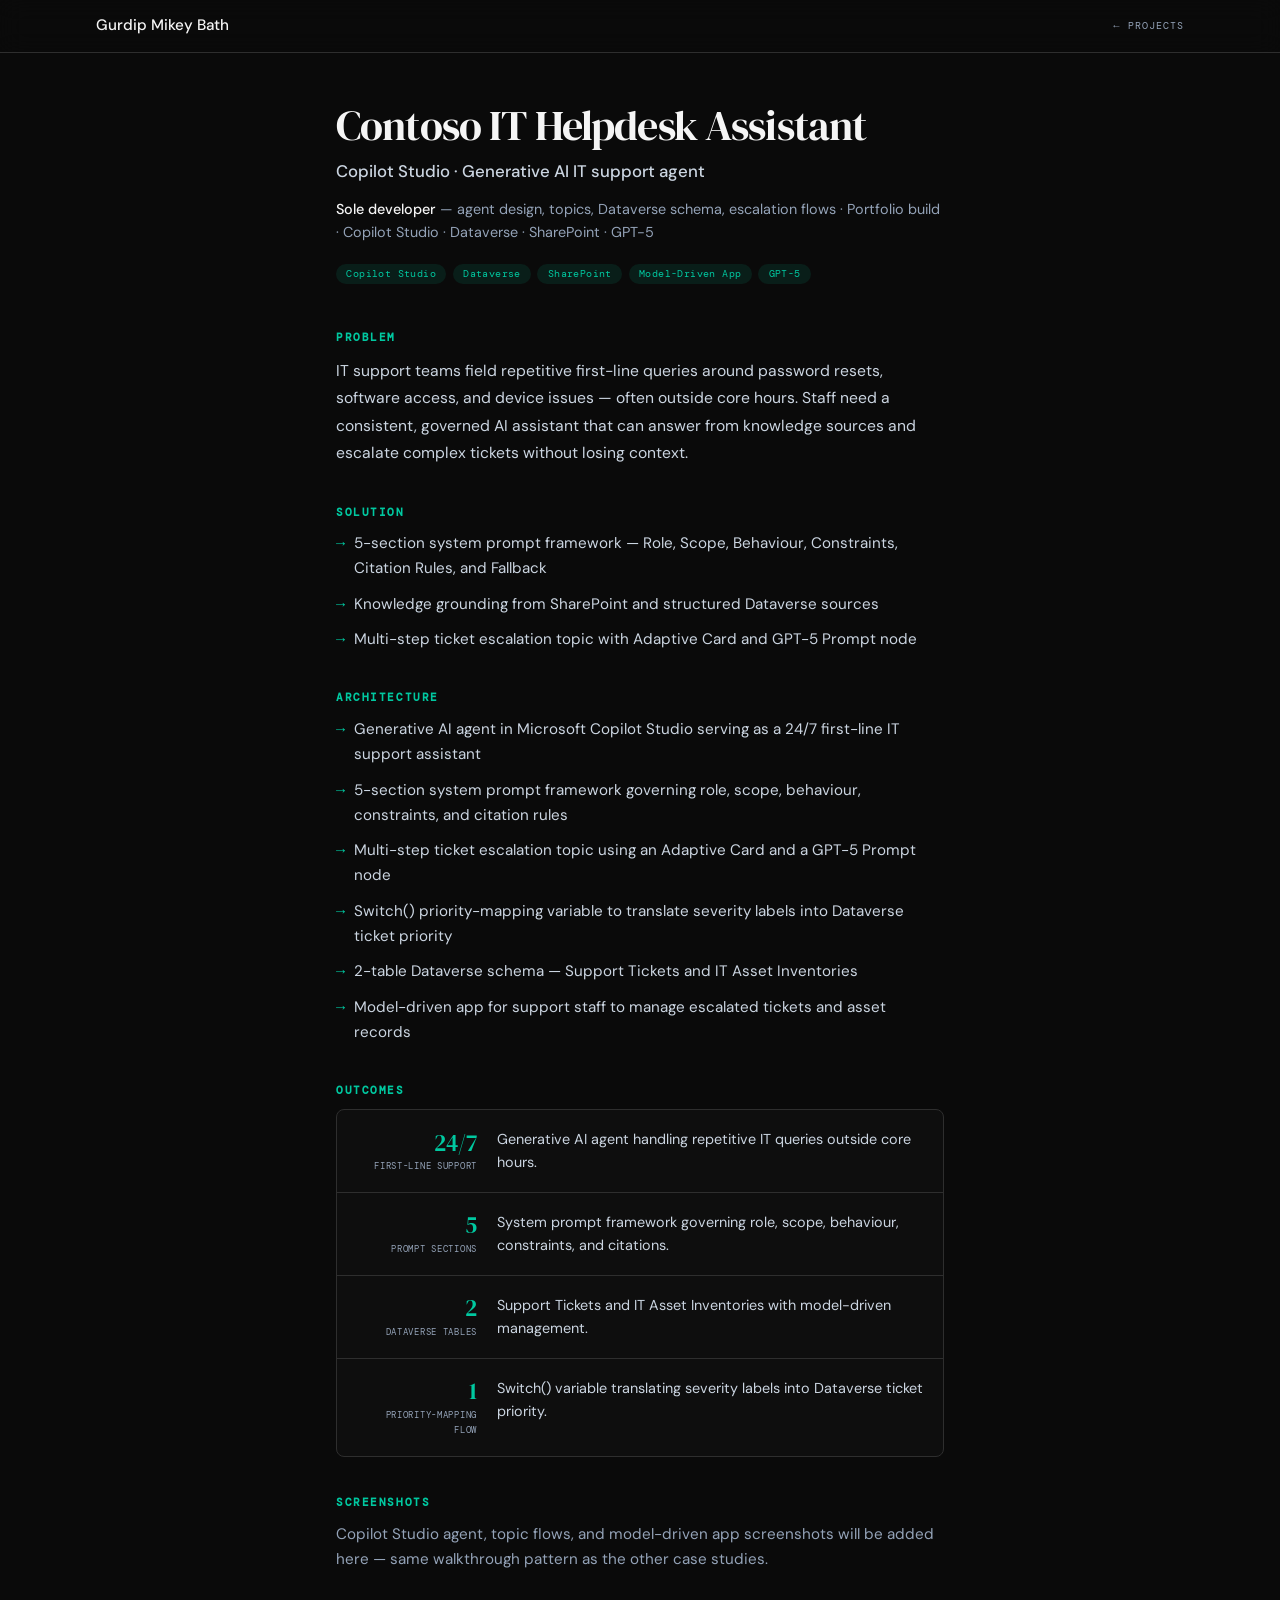
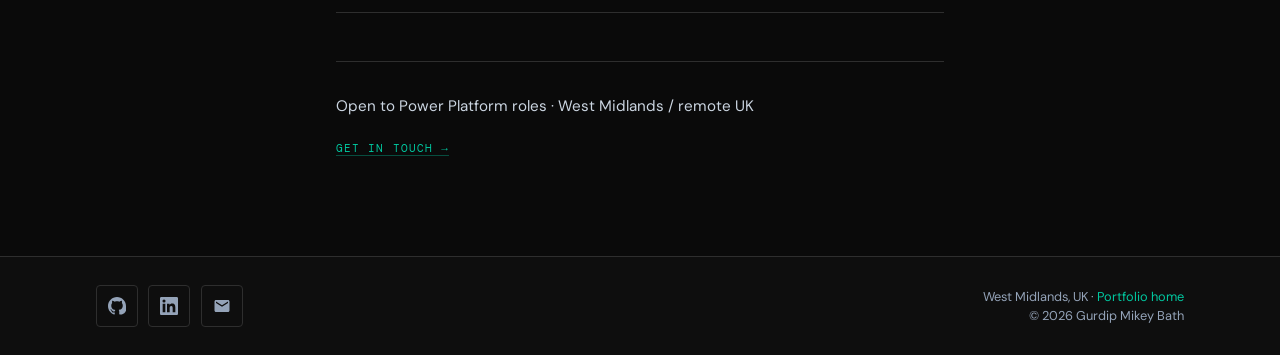
==== commit 806bd756: "projects page changed" ====
--- a/projects/contoso-it-helpdesk.html
+++ b/projects/contoso-it-helpdesk.html
@@ -19,41 +19,22 @@
   </header>
 
   <div class="project-page-inner">
-    <a href="../index.html#projects" class="project-back">← Back to portfolio</a>
-
-    <header>
+    <header class="project-hero">
       <h1 class="project-hero-title">Contoso IT Helpdesk Assistant</h1>
       <p class="project-hero-sub">Copilot Studio · Generative AI IT support agent</p>
-      <span class="project-type-badge">Portfolio project</span>
+      <p class="project-hero-meta">
+        <strong>Sole developer</strong> — agent design, topics, Dataverse schema, escalation flows · Portfolio build · Copilot Studio · Dataverse · SharePoint · GPT-5
+      </p>
       <div class="project-hero-tags">
-        <span class="tech-pill tech-pill--blue">Copilot Studio</span>
-        <span class="tech-pill tech-pill--green">Dataverse</span>
-        <span class="tech-pill tech-pill--teal">SharePoint</span>
-        <span class="tech-pill tech-pill--pink">Model-Driven App</span>
-        <span class="tech-pill tech-pill--purple">GPT-5</span>
+        <span class="bc-tag">Copilot Studio</span>
+        <span class="bc-tag">Dataverse</span>
+        <span class="bc-tag">SharePoint</span>
+        <span class="bc-tag">Model-Driven App</span>
+        <span class="bc-tag">GPT-5</span>
       </div>
     </header>
 
     <div class="project-case">
-      <dl class="case-meta">
-        <div class="case-meta-item">
-          <dt>Role</dt>
-          <dd>Sole developer — agent design, topics, Dataverse schema, escalation flows</dd>
-        </div>
-        <div class="case-meta-item">
-          <dt>Domain</dt>
-          <dd>IT helpdesk · First-line support</dd>
-        </div>
-        <div class="case-meta-item">
-          <dt>Type</dt>
-          <dd>Portfolio build · Copilot Studio agent</dd>
-        </div>
-        <div class="case-meta-item">
-          <dt>Stack</dt>
-          <dd>Copilot Studio · Dataverse · SharePoint · GPT-5</dd>
-        </div>
-      </dl>
-
       <div class="project-case-section">
         <p class="case-label">Problem</p>
         <p class="case-text">
@@ -84,30 +65,57 @@
 
       <div class="project-case-section">
         <p class="case-label">Outcomes</p>
-        <div class="project-results">
-          <div class="result-card"><strong>24/7</strong><span>First-line IT support</span></div>
-          <div class="result-card"><strong>5</strong><span>Prompt framework sections</span></div>
-          <div class="result-card"><strong>2</strong><span>Dataverse tables</span></div>
-          <div class="result-card"><strong>1</strong><span>Priority-mapping flow</span></div>
+        <div class="outcome-list">
+          <div class="outcome-row">
+            <div class="outcome-metric">
+              <span class="outcome-value">24/7</span>
+              <span class="outcome-unit">first-line support</span>
+            </div>
+            <div class="outcome-detail">
+              <p>Generative AI agent handling repetitive IT queries outside core hours.</p>
+            </div>
+          </div>
+          <div class="outcome-row">
+            <div class="outcome-metric">
+              <span class="outcome-value">5</span>
+              <span class="outcome-unit">prompt sections</span>
+            </div>
+            <div class="outcome-detail">
+              <p>System prompt framework governing role, scope, behaviour, constraints, and citations.</p>
+            </div>
+          </div>
+          <div class="outcome-row">
+            <div class="outcome-metric">
+              <span class="outcome-value">2</span>
+              <span class="outcome-unit">Dataverse tables</span>
+            </div>
+            <div class="outcome-detail">
+              <p>Support Tickets and IT Asset Inventories with model-driven management.</p>
+            </div>
+          </div>
+          <div class="outcome-row">
+            <div class="outcome-metric">
+              <span class="outcome-value">1</span>
+              <span class="outcome-unit">priority-mapping flow</span>
+            </div>
+            <div class="outcome-detail">
+              <p>Switch() variable translating severity labels into Dataverse ticket priority.</p>
+            </div>
+          </div>
         </div>
+      </div>
+
+      <div class="project-case-section" id="screenshots">
+        <p class="case-label">Screenshots</p>
+        <p class="screenshots-note">
+          Copilot Studio agent, topic flows, and model-driven app screenshots will be added here — same walkthrough pattern as the other case studies.
+        </p>
       </div>
     </div>
 
-    <section id="screenshots" class="project-case-section" style="margin-top: 2.5rem;" aria-label="Screenshots">
-      <p class="case-label">Screenshots</p>
-      <div class="visual-placeholder" aria-label="Screenshots coming soon">
-        <span class="visual-placeholder-icon" aria-hidden="true">◇</span>
-        <span class="visual-placeholder-label">Images coming soon</span>
-        <span class="visual-placeholder-sub">Copilot Studio agent, topic flows, and model-driven app screenshots will be added here.</span>
-      </div>
-    </section>
-
     <footer class="project-footer-cta">
       <p>Open to Power Platform roles · West Midlands / remote UK</p>
-      <a href="../index.html#contact" class="btn-pill btn-pill--primary">
-        <span>Get in touch</span>
-        <span class="btn-pill-icon" aria-hidden="true">↗</span>
-      </a>
+      <a href="../index.html#contact" class="project-footer-link">Get in touch →</a>
     </footer>
   </div>
 
--- a/css/project.css
+++ b/css/project.css
@@ -700,131 +700,95 @@
 .project-page-inner {
   position: relative;
   z-index: 1;
-  max-width: 48rem;
+  max-width: 42rem;
   margin: 0 auto;
-  padding: 2.5rem clamp(1.25rem, 4vw, 2rem) 4rem;
-}
-
-.project-back {
-  display: inline-flex;
-  align-items: center;
-  gap: 0.5rem;
-  font-family: var(--mono);
-  font-size: 0.68rem;
-  letter-spacing: 0.1em;
-  text-transform: uppercase;
-  color: var(--muted);
-  text-decoration: none;
-  margin-bottom: 2rem;
-  transition: color 0.2s;
-}
-
-.project-back:hover { color: var(--accent); }
+  padding: 3rem clamp(1.25rem, 4vw, 2rem) 4rem;
+}
+
+.project-hero {
+  margin-bottom: 2.75rem;
+}
 
 .project-hero-title {
   font-family: var(--serif);
-  font-size: clamp(2rem, 4vw, 2.75rem);
+  font-size: clamp(2rem, 4vw, 2.65rem);
   font-weight: 400;
-  margin: 0 0 0.5rem 0;
+  margin: 0 0 0.45rem 0;
   line-height: 1.15;
+  letter-spacing: -0.02em;
 }
 
 .project-hero-sub {
-  font-size: 1.05em;
+  font-size: 1.05rem;
+  font-weight: 500;
   color: var(--slate);
+  margin: 0 0 0.75rem 0;
+}
+
+.project-hero-meta {
   margin: 0 0 1.25rem 0;
-}
-
-.project-type-badge {
-  display: inline-block;
-  font-family: var(--mono);
-  font-size: 0.62rem;
-  letter-spacing: 0.1em;
-  text-transform: uppercase;
-  color: var(--accent);
-  border: 1px solid var(--accent2);
-  background: rgba(0, 200, 160, 0.08);
-  padding: 0.3rem 0.55rem;
-  border-radius: 2px;
-  margin-bottom: 1rem;
+  font-size: 0.9rem;
+  color: var(--muted);
+  line-height: 1.6;
+}
+
+.project-hero-meta strong {
+  color: var(--text);
+  font-weight: 500;
 }
 
 .project-hero-tags {
   display: flex;
   flex-wrap: wrap;
-  gap: 0.45rem;
-  margin-bottom: 2rem;
+  gap: 0.4rem;
 }
 
 .project-case {
   display: grid;
-  gap: 2em;
-  margin-bottom: 3rem;
+  gap: 2.25rem;
+  margin-bottom: 1rem;
   padding-bottom: 2.5rem;
   border-bottom: 1px solid var(--border);
 }
 
+.project-case--loose {
+  border-bottom: none;
+  padding-bottom: 0;
+  margin-top: 3rem;
+}
+
 .project-case-section { margin-bottom: 0; }
 
 .case-label {
   font-family: var(--mono);
-  font-size: 0.72rem;
+  font-size: 0.7rem;
   font-weight: 700;
   letter-spacing: 0.14em;
   text-transform: uppercase;
   color: var(--accent);
-  margin: 0 0 0.75em 0;
+  margin: 0 0 0.85em 0;
 }
 
 .case-text {
-  font-size: 0.98em;
+  font-size: 0.98rem;
   color: var(--slate);
   line-height: 1.75;
   margin: 0;
 }
 
-.case-meta {
-  display: grid;
-  grid-template-columns: repeat(auto-fit, minmax(140px, 1fr));
-  gap: 0.65rem;
-}
-
-.case-meta-item {
-  padding: 0.75rem 1rem;
-  background: rgba(17, 17, 17, 0.8);
-  border: 1px solid var(--border);
-  border-radius: 6px;
-}
-
-.case-meta-item dt {
-  font-family: var(--mono);
-  font-size: 0.58rem;
-  letter-spacing: 0.12em;
-  text-transform: uppercase;
-  color: var(--accent);
-  margin-bottom: 0.35rem;
-}
-
-.case-meta-item dd {
-  font-size: 0.88em;
-  color: var(--slate);
-  margin: 0;
-  line-height: 1.45;
-}
-
 .case-list {
   list-style: none;
   margin: 0;
   padding: 0;
   display: grid;
-  gap: 0.5rem;
+  gap: 0.65rem;
 }
 
 .case-list li {
-  font-size: 0.92em;
+  font-size: 0.95rem;
   color: var(--slate);
-  line-height: 1.6;
-  padding-left: 1.1rem;
+  line-height: 1.65;
+  padding-left: 1.15rem;
   position: relative;
 }
 
@@ -836,138 +800,44 @@
   font-family: var(--mono);
 }
 
-.project-results {
-  display: grid;
-  grid-template-columns: repeat(auto-fit, minmax(140px, 1fr));
-  gap: 0.75rem;
-}
-
-.result-card {
-  padding: 1rem;
-  background: rgba(17, 17, 17, 0.8);
-  border: 1px solid var(--border);
-  border-radius: 6px;
-  text-align: center;
-}
-
-.result-card strong {
-  display: block;
-  font-family: var(--serif);
-  font-size: 1.35rem;
-  color: var(--accent);
-  margin-bottom: 0.25rem;
-  line-height: 1.2;
-}
-
-.result-card span {
-  font-family: var(--mono);
-  font-size: 0.62rem;
-  letter-spacing: 0.08em;
-  text-transform: uppercase;
-  color: var(--muted);
-  line-height: 1.4;
-}
-
 .project-results-footnote {
-  font-family: var(--mono);
-  font-size: 0.62rem;
-  letter-spacing: 0.05em;
-  color: var(--muted);
-  margin: 0.75rem 0 0 0;
-}
-
-.visual-placeholder {
-  display: flex;
-  flex-direction: column;
-  align-items: center;
-  justify-content: center;
-  gap: 0.65rem;
-  min-height: 220px;
-  padding: 2rem;
-  background: linear-gradient(145deg, #1a1f28 0%, #12161e 100%);
-  border: 1px dashed var(--border);
-  border-radius: 12px;
-  text-align: center;
-}
-
-.visual-placeholder-icon {
-  font-family: var(--mono);
-  font-size: 1.75rem;
-  color: var(--accent);
-  opacity: 0.7;
-}
-
-.visual-placeholder-label {
-  font-family: var(--mono);
-  font-size: 0.7rem;
-  font-weight: 600;
-  letter-spacing: 0.14em;
-  text-transform: uppercase;
-  color: var(--accent);
-}
-
-.visual-placeholder-sub {
-  font-size: 0.88rem;
-  color: var(--muted);
-  max-width: 18em;
-  line-height: 1.5;
-}
-
-.btn-pill {
-  display: inline-flex;
-  align-items: center;
-  gap: 0;
-  padding: 0.35rem 0.35rem 0.35rem 1.35rem;
-  border-radius: 999px;
-  font-family: var(--mono);
-  font-size: 0.68rem;
-  font-weight: 500;
-  letter-spacing: 0.1em;
-  text-transform: uppercase;
-  text-decoration: none;
-  transition: transform 0.2s, box-shadow 0.2s;
-}
-
-.btn-pill:hover {
-  transform: translateY(-2px);
-  box-shadow: 0 8px 24px rgba(0, 0, 0, 0.35);
-}
-
-.btn-pill--primary {
-  background: #2a3038;
-  color: var(--text);
-  border: 1px solid #3a424d;
-}
-
-.btn-pill--primary .btn-pill-icon {
-  background: #fff;
-  color: #1a56db;
-}
-
-.btn-pill-icon {
-  display: flex;
-  align-items: center;
-  justify-content: center;
-  width: 2.35rem;
-  height: 2.35rem;
-  margin-left: 0.85rem;
-  border-radius: 50%;
-  font-size: 1rem;
-  line-height: 1;
-  flex-shrink: 0;
+  font-size: 0.85rem;
+  color: var(--muted);
+  margin: 1rem 0 0 0;
+  line-height: 1.55;
+}
+
+.screenshots-note {
+  margin: 0;
+  font-size: 0.95rem;
+  color: var(--muted);
+  line-height: 1.65;
 }
 
 .project-footer-cta {
   margin-top: 3rem;
   padding-top: 2rem;
   border-top: 1px solid var(--border);
-  text-align: center;
 }
 
 .project-footer-cta p {
-  margin: 0 0 1.25rem 0;
+  margin: 0 0 0.85rem 0;
   font-size: 0.95em;
   color: var(--slate);
+}
+
+.project-footer-link {
+  font-family: var(--mono);
+  font-size: 0.68rem;
+  letter-spacing: 0.1em;
+  text-transform: uppercase;
+  color: var(--accent);
+  text-decoration: none;
+  border-bottom: 1px solid rgba(0, 200, 160, 0.35);
+}
+
+.project-footer-link:hover {
+  border-bottom-color: var(--accent);
 }
 
 .site-footer {
@@ -1029,33 +899,34 @@
   text-decoration: none;
 }
 
-/* ── Walkthrough chapters ───────────────────────────────────── */
+/* ── Walkthrough chapters (quiet Brittany sibling) ──────────── */
 .project-chapters {
-  width: 100vw;
-  margin-left: calc(50% - 50vw);
-  margin-top: 2rem;
+  width: 100%;
+  margin-top: 0.5rem;
   background: var(--bg);
-  scroll-snap-type: y proximity;
 }
 
 .project-chapters-intro {
-  max-width: 72rem;
+  max-width: 42rem;
   margin: 0 auto;
-  padding: 3rem 2rem 2rem;
-  text-align: center;
-  border-bottom: 1px solid var(--border);
+  padding: 2.5rem clamp(1.25rem, 4vw, 2rem) 1.5rem;
 }
 
 .project-chapters-intro h2 {
-  font-family: var(--serif);
-  font-size: clamp(1.5rem, 3vw, 2rem);
-  margin: 0 0 0.5rem 0;
+  margin: 0 0 0.65rem 0;
+  font-family: var(--mono);
+  font-size: 0.7rem;
+  font-weight: 700;
+  letter-spacing: 0.14em;
+  text-transform: uppercase;
+  color: var(--accent);
 }
 
 .project-chapters-intro p {
-  font-size: 0.95em;
-  color: var(--muted);
-  margin: 0;
+  font-size: 0.95rem;
+  color: var(--muted);
+  margin: 0;
+  line-height: 1.6;
 }
 
 .walkthrough-jump-nav {
@@ -1064,207 +935,215 @@
   z-index: 50;
   display: flex;
   flex-wrap: wrap;
-  justify-content: center;
-  gap: 0.5rem;
-  padding: 0.85rem clamp(1rem, 4vw, 2rem);
-  background: rgba(10, 10, 10, 0.94);
+  gap: 0.35rem 1.5rem;
+  max-width: 42rem;
+  margin: 0 auto;
+  padding: 0.85rem clamp(1.25rem, 4vw, 2rem);
+  background: rgba(10, 10, 10, 0.92);
   backdrop-filter: blur(12px);
   -webkit-backdrop-filter: blur(12px);
   border-bottom: 1px solid var(--border);
 }
 
 .walkthrough-jump-link {
-  font-family: var(--mono);
-  font-size: 0.62rem;
-  font-weight: 600;
-  letter-spacing: 0.1em;
-  text-transform: uppercase;
-  text-decoration: none;
-  color: var(--text);
-  padding: 0.55rem 1rem;
-  min-height: 44px;
   display: inline-flex;
   align-items: center;
-  justify-content: center;
-  border-radius: 999px;
-  border: 1px solid var(--border);
-  background: var(--surface);
-  transition: color 0.2s, border-color 0.2s, background 0.2s;
-}
-
-.walkthrough-jump-link:hover {
-  color: var(--accent);
-  border-color: rgba(0, 200, 160, 0.45);
-  background: rgba(0, 200, 160, 0.08);
-}
-
-.walkthrough-jump-link.is-active {
-  color: #0a0a0a;
-  background: var(--accent);
-  border-color: var(--accent);
-}
-
-.walkthrough-part {
-  scroll-margin-top: calc(var(--nav-height) + 3.25rem);
-}
-
-.walkthrough-part-header {
-  width: 100vw;
-  margin-left: calc(50% - 50vw);
-  padding: clamp(2rem, 4vw, 2.75rem) clamp(2rem, 6vw, 6rem) clamp(1.5rem, 3vw, 2rem);
-  background:
-    radial-gradient(ellipse 60% 80% at 20% 50%, rgba(0, 200, 160, 0.08) 0%, transparent 55%),
-    linear-gradient(180deg, #0e1218 0%, var(--bg) 100%);
-  border-top: 1px solid var(--border);
-  border-bottom: 1px solid rgba(0, 200, 160, 0.22);
-}
-
-.walkthrough-part-header-inner {
-  max-width: 72rem;
-  margin: 0 auto;
-  display: flex;
-  flex-wrap: wrap;
-  align-items: center;
-  gap: 0.85rem 1.25rem;
-}
-
-.walkthrough-part-eyebrow {
-  font-family: var(--serif);
-  font-size: clamp(1.35rem, 2.5vw, 1.85rem);
-  font-weight: 400;
-  color: var(--text);
-  margin: 0;
-  line-height: 1.2;
-  flex: 1 1 12rem;
-}
-
-.walkthrough-part-desc {
-  font-family: var(--mono);
-  font-size: 0.65rem;
-  letter-spacing: 0.1em;
-  text-transform: uppercase;
-  color: #9a9a9a;
-  margin: 0;
-  flex: 1 1 100%;
-}
-
-.walkthrough-part .project-chapter { border-top: none; }
-.walkthrough-part .project-chapter:first-of-type { border-top: 1px solid var(--border); }
-
-.chapter-step {
+  gap: 0.65rem;
   font-family: var(--mono);
   font-size: 0.62rem;
   font-weight: 600;
   letter-spacing: 0.12em;
   text-transform: uppercase;
-  color: var(--accent);
-  margin: 0 0 0.65rem 0;
+  text-decoration: none;
+  color: var(--muted);
+  padding: 0.45rem 0;
+  min-height: 40px;
+  border: none;
+  background: transparent;
+  border-radius: 0;
+  transition: color 0.2s;
+}
+
+.walkthrough-jump-link::before {
+  content: '';
+  display: block;
+  width: 1.25rem;
+  height: 1px;
+  background: currentColor;
+  opacity: 0.55;
+  transition: width 0.25s, background 0.25s, opacity 0.25s;
+}
+
+.walkthrough-jump-link:hover,
+.walkthrough-jump-link.is-active {
+  color: var(--text);
+  background: transparent;
+  border: none;
+  box-shadow: none;
+  transform: none;
+}
+
+.walkthrough-jump-link.is-active::before {
+  width: 2.5rem;
+  opacity: 1;
+  background: var(--accent);
+}
+
+.walkthrough-part {
+  scroll-margin-top: calc(var(--nav-height) + 3.5rem);
+}
+
+.walkthrough-part-header {
+  max-width: 42rem;
+  margin: 0 auto;
+  padding: 2.25rem clamp(1.25rem, 4vw, 2rem) 1rem;
+  background: transparent;
+  border: none;
+  width: auto;
+  margin-left: auto;
+}
+
+.walkthrough-part-header-inner {
+  max-width: none;
+  margin: 0;
+  display: flex;
+  flex-wrap: wrap;
+  align-items: baseline;
+  gap: 0.65rem 1rem;
+}
+
+.walkthrough-part-eyebrow {
+  font-family: var(--sans);
+  font-size: 1.15rem;
+  font-weight: 600;
+  color: var(--text);
+  margin: 0;
+  line-height: 1.3;
+  flex: 1 1 auto;
+}
+
+.walkthrough-part-desc {
+  font-family: var(--mono);
+  font-size: 0.62rem;
+  letter-spacing: 0.1em;
+  text-transform: uppercase;
+  color: var(--muted);
+  margin: 0;
+  flex: 1 1 100%;
+}
+
+.walkthrough-part .project-chapter { border-top: none; }
+.walkthrough-part .project-chapter:first-of-type { border-top: 1px solid var(--border); }
+
+.chapter-step {
+  font-family: var(--mono);
+  font-size: 0.62rem;
+  font-weight: 600;
+  letter-spacing: 0.12em;
+  text-transform: uppercase;
+  color: var(--accent);
+  margin: 0 0 0.55rem 0;
 }
 
 .project-chapter {
   display: grid;
-  grid-template-columns: repeat(2, minmax(0, 680px));
+  grid-template-columns: minmax(0, 1fr);
   justify-content: center;
-  gap: clamp(2rem, 5vw, 5rem);
-  align-items: center;
-  min-height: 92vh;
-  width: 100vw;
-  margin-left: calc(50% - 50vw);
-  padding: clamp(3rem, 6vw, 5rem) clamp(2rem, 6vw, 6rem);
-  scroll-snap-align: start;
+  gap: 1.5rem;
+  align-items: start;
+  min-height: auto;
+  width: auto;
+  max-width: 42rem;
+  margin: 0 auto;
+  margin-left: auto;
+  padding: 2rem clamp(1.25rem, 4vw, 2rem) 2.75rem;
+  scroll-snap-align: none;
   border-top: 1px solid var(--border);
-}
-
-.project-chapter:nth-child(even) { background: var(--bg); }
-
+  background: transparent;
+}
+
+.project-chapter:nth-child(even),
 .project-chapter:nth-child(odd) {
-  background:
-    radial-gradient(ellipse 75% 55% at 82% 45%, rgba(0, 200, 160, 0.09) 0%, transparent 58%),
-    var(--surface);
-}
-
-.project-chapter--reverse .chapter-visual { order: 2; }
-.project-chapter--reverse .chapter-content { order: 1; }
-
-.project-chapter:nth-child(even) .chapter-features li::before {
-  background: #fff;
-  color: var(--bg);
-}
-
-.project-chapter:nth-child(odd) .chapter-features li::before {
-  background: var(--accent);
-  color: #0a0a0a;
-}
-
-.project-chapter:nth-child(even) .chapter-frame {
-  border-color: #4a9fd4;
-  background: linear-gradient(180deg, #dceefb 0%, #c5dff5 100%);
-}
-
-.project-chapter:nth-child(odd) .chapter-frame {
-  border-color: var(--accent);
-  background: linear-gradient(180deg, #e8faf5 0%, #d0f0e8 100%);
+  background: transparent;
+}
+
+.project-chapter--reverse .chapter-visual,
+.project-chapter--reverse .chapter-content {
+  order: unset;
 }
 
 .chapter-visual {
-  display: flex;
-  justify-content: center;
-  align-items: center;
+  display: block;
 }
 
 .chapter-frame {
   position: relative;
   display: block;
   width: 100%;
-  max-width: 720px;
-  min-height: 460px;
-  padding: 1rem;
-  border: 2px solid #4a9fd4;
-  border-radius: 22px;
-  box-shadow: 0 24px 64px rgba(0, 0, 0, 0.45);
+  max-width: none;
+  min-height: 0;
+  padding: 0;
+  border: 1px solid var(--border);
+  border-radius: 10px;
+  background: var(--surface);
+  box-shadow: none;
   text-decoration: none;
   cursor: zoom-in;
-  transition: transform 0.25s, box-shadow 0.25s, border-color 0.25s;
+  overflow: hidden;
+  transition: border-color 0.2s, transform 0.2s;
+}
+
+.chapter-frame::before,
+.chapter-frame::after {
+  display: none;
+}
+
+.project-chapter:nth-child(even) .chapter-frame,
+.project-chapter:nth-child(odd) .chapter-frame {
+  border-color: var(--border);
+  background: var(--surface);
+  box-shadow: none;
 }
 
 .chapter-frame:hover {
-  transform: translateY(-4px);
-  border-color: var(--accent);
+  transform: translateY(-2px);
+  border-color: rgba(0, 200, 160, 0.45);
+  box-shadow: 0 12px 32px rgba(0, 0, 0, 0.35);
 }
 
 .chapter-frame:focus-visible {
   outline: 2px solid var(--accent);
-  outline-offset: 4px;
+  outline-offset: 3px;
 }
 
 .chapter-frame img {
   width: 100%;
-  min-height: 420px;
-  max-height: min(72vh, 680px);
+  min-height: 0;
+  max-height: none;
   height: auto;
   display: block;
-  border-radius: 14px;
-  border: 1px solid rgba(255, 255, 255, 0.65);
-  background: #fff;
+  border-radius: 0;
+  border: none;
+  background: #0e1218;
   object-fit: contain;
   object-position: center top;
 }
 
 .chapter-built-with {
   position: absolute;
-  bottom: 1.4rem;
-  left: 1.4rem;
+  bottom: 0.85rem;
+  left: 0.85rem;
   z-index: 2;
-  max-width: calc(100% - 11rem);
+  max-width: calc(100% - 1.7rem);
   font-family: var(--mono);
   font-size: 0.58rem;
   font-weight: 600;
   letter-spacing: 0.08em;
   text-transform: uppercase;
   color: #fff;
-  background-color: rgba(10, 10, 10, 0.92);
-  border: 1px solid rgba(0, 200, 160, 0.55);
-  padding: 0.5rem 0.9rem;
+  background-color: rgba(10, 10, 10, 0.88);
+  border: 1px solid rgba(0, 200, 160, 0.4);
+  padding: 0.4rem 0.75rem;
   border-radius: 999px;
   pointer-events: none;
   white-space: nowrap;
@@ -1274,11 +1153,11 @@
 
 .chapter-content h2 {
   font-family: var(--sans);
-  font-size: clamp(1.65rem, 3.2vw, 2.35rem);
-  font-weight: 700;
-  line-height: 1.15;
+  font-size: clamp(1.2rem, 2.5vw, 1.45rem);
+  font-weight: 600;
+  line-height: 1.3;
   color: var(--text);
-  margin: 0 0 1.75rem 0;
+  margin: 0 0 1rem 0;
 }
 
 .chapter-features {
@@ -1286,30 +1165,37 @@
   margin: 0;
   padding: 0;
   display: grid;
-  gap: 1.1rem;
+  gap: 0.65rem;
 }
 
 .chapter-features li {
   display: flex;
   align-items: flex-start;
-  gap: 0.9rem;
-  font-size: clamp(0.92rem, 1.4vw, 1.02rem);
+  gap: 0.65rem;
+  font-size: 0.92rem;
   line-height: 1.65;
-  color: rgba(245, 245, 245, 0.88);
+  color: var(--slate);
 }
 
 .chapter-features li::before {
-  content: '✓';
+  content: '→';
   flex-shrink: 0;
-  width: 1.35rem;
-  height: 1.35rem;
-  margin-top: 0.15rem;
-  display: flex;
-  align-items: center;
-  justify-content: center;
-  border-radius: 50%;
-  font-size: 0.7rem;
-  font-weight: 700;
+  width: auto;
+  height: auto;
+  margin-top: 0;
+  display: inline;
+  border-radius: 0;
+  font-size: 0.85rem;
+  font-weight: 400;
+  font-family: var(--mono);
+  color: var(--accent);
+  background: transparent !important;
+}
+
+.project-chapter:nth-child(even) .chapter-features li::before,
+.project-chapter:nth-child(odd) .chapter-features li::before {
+  background: transparent;
+  color: var(--accent);
 }
 
 /* ── Responsive ─────────────────────────────────────────────── */
@@ -1378,7 +1264,6 @@
 @media (max-width: 900px) {
   .walkthrough-jump-nav {
     flex-wrap: nowrap;
-    justify-content: flex-start;
     overflow-x: auto;
     scrollbar-width: none;
   }
@@ -1386,40 +1271,8 @@
   .walkthrough-jump-nav::-webkit-scrollbar { display: none; }
   .walkthrough-jump-link { flex-shrink: 0; white-space: nowrap; }
 
-  .project-chapter {
-    grid-template-columns: 1fr;
-    min-height: auto;
-    padding: 3rem 1.5rem;
-    gap: 2rem;
+  .chapter-built-with {
+    max-width: calc(100% - 1.7rem);
+    white-space: normal;
   }
-
-  .project-chapter--reverse .chapter-visual,
-  .project-chapter--reverse .chapter-content { order: unset; }
-
-  .chapter-visual { order: -1; }
-
-  .chapter-frame {
-    max-width: 100%;
-    min-height: auto;
-  }
-
-  .chapter-frame img {
-    min-height: 280px;
-    max-height: none;
-  }
-
-  .chapter-built-with {
-    max-width: calc(100% - 2.8rem);
-    white-space: normal;
-    text-align: center;
-    bottom: 1.1rem;
-    left: 50%;
-    transform: translateX(-50%);
-    font-size: 0.52rem;
-  }
-
-  .chapter-content h2 {
-    font-size: 1.5rem;
-    margin-bottom: 1.25rem;
-  }
-}
+}
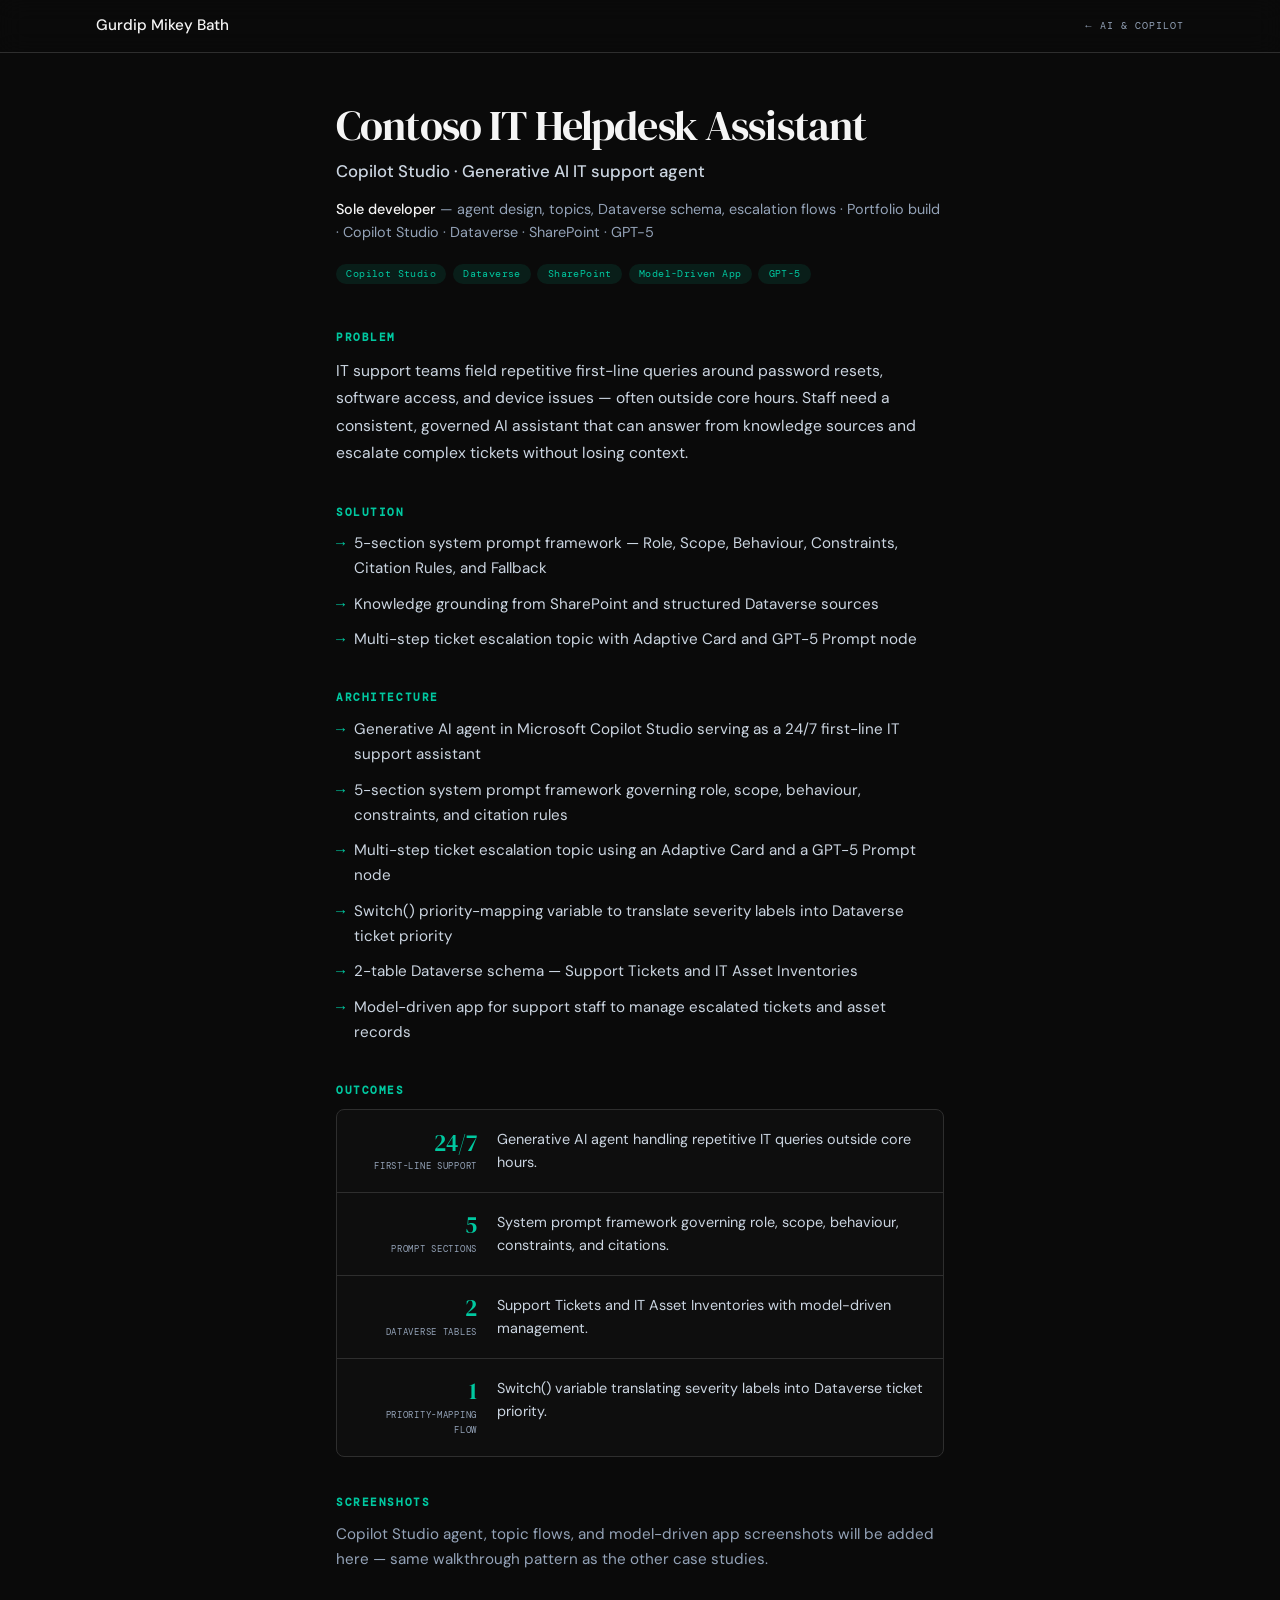
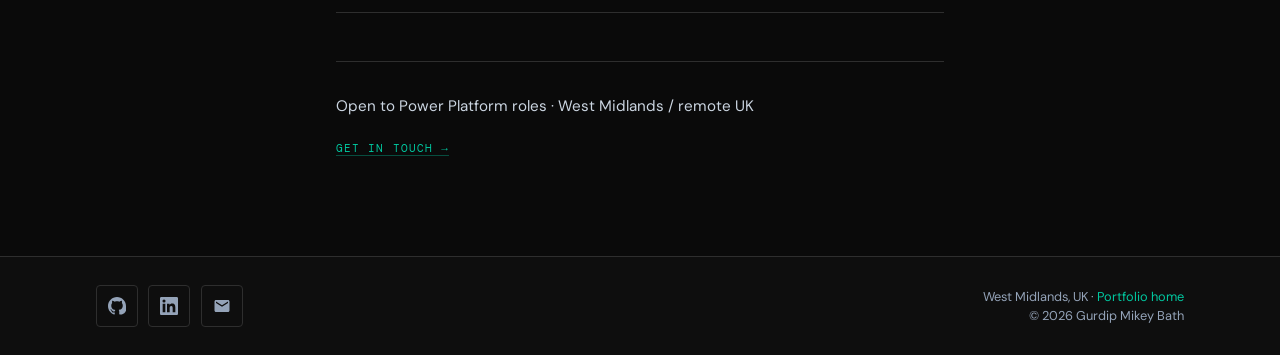
==== commit d06c69fe: "overhaul of content" ====
--- a/projects/contoso-it-helpdesk.html
+++ b/projects/contoso-it-helpdesk.html
@@ -14,7 +14,7 @@
   <header class="project-topbar">
     <div class="project-topbar-inner">
       <a class="project-topbar-brand" href="../index.html">Gurdip Mikey Bath</a>
-      <a class="project-topbar-back" href="../index.html#projects">← Projects</a>
+      <a class="project-topbar-back" href="../index.html#ai-copilot">← AI &amp; Copilot</a>
     </div>
   </header>
 
--- a/css/project.css
+++ b/css/project.css
@@ -390,6 +390,33 @@
 
 .bc-project-desc strong { color: var(--accent); font-weight: 500; }
 
+.bc-project-row--flagship {
+  border-color: rgba(0, 200, 160, 0.28);
+  background: rgba(0, 200, 160, 0.04);
+  grid-template-columns: 10rem minmax(0, 1fr);
+}
+
+.bc-project-row--flagship:hover,
+.bc-project-row--flagship:focus-visible {
+  border-color: rgba(0, 200, 160, 0.45);
+  background: rgba(0, 200, 160, 0.07);
+}
+
+.bc-project-row--flagship .bc-project-media {
+  width: 10rem;
+  height: 6.5rem;
+}
+
+.bc-project-eyebrow {
+  margin: 0 0 0.35rem 0;
+  font-family: var(--mono);
+  font-size: 0.62rem;
+  font-weight: 500;
+  letter-spacing: 0.12em;
+  text-transform: uppercase;
+  color: var(--accent);
+}
+
 .bc-tag-list {
   list-style: none;
   margin: 0;
@@ -1235,12 +1262,14 @@
 }
 
 @media (max-width: 720px) {
-  .bc-project-row {
+  .bc-project-row,
+  .bc-project-row--flagship {
     grid-template-columns: 1fr;
     gap: 0.85rem;
   }
 
-  .bc-project-media {
+  .bc-project-media,
+  .bc-project-row--flagship .bc-project-media {
     width: 100%;
     height: 10rem;
   }
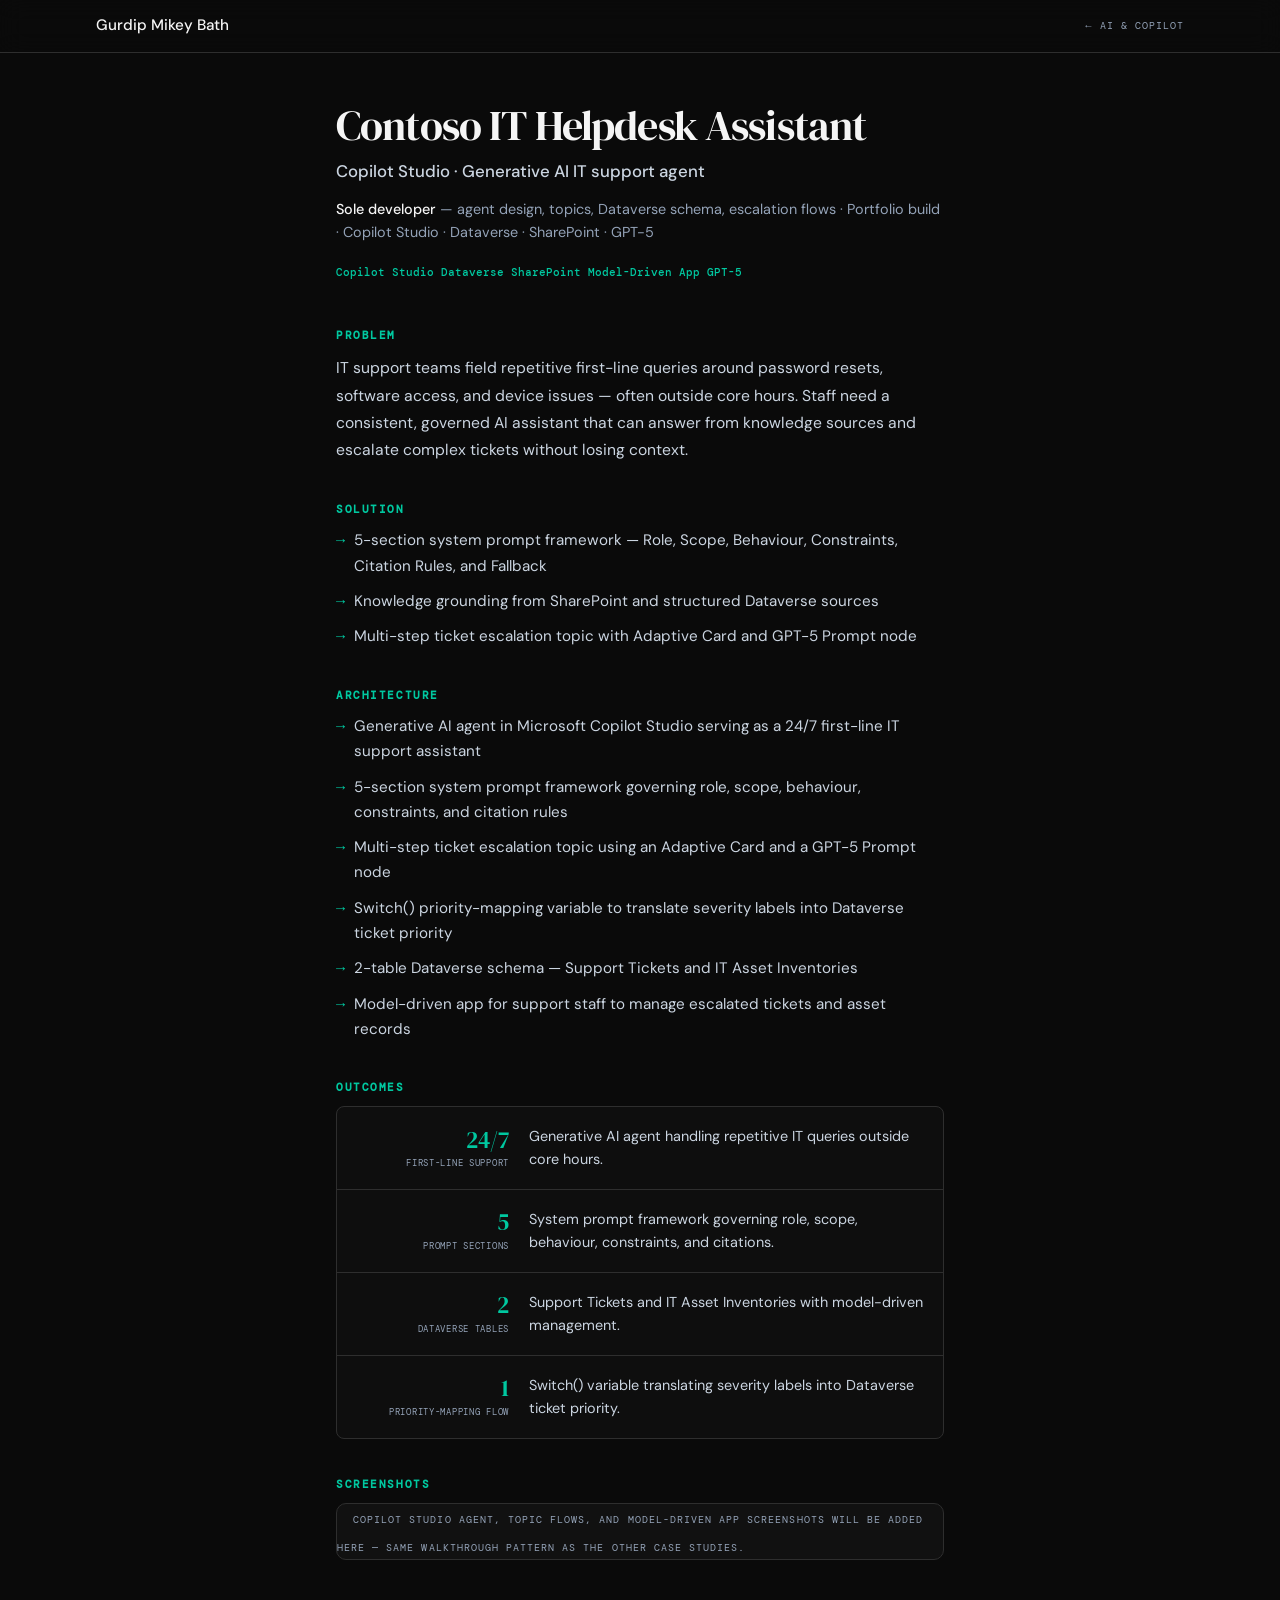
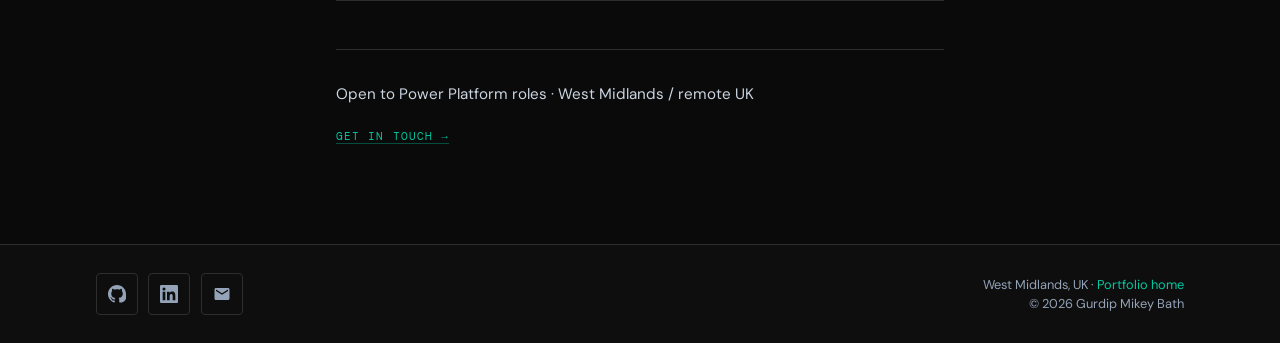
==== commit 2b2d461a: "Align project pages and add Contract Variation visuals Co-authored-by: Cursor <cursoragent@cursor.co" ====
--- a/projects/contoso-it-helpdesk.html
+++ b/projects/contoso-it-helpdesk.html
@@ -25,13 +25,7 @@
       <p class="project-hero-meta">
         <strong>Sole developer</strong> — agent design, topics, Dataverse schema, escalation flows · Portfolio build · Copilot Studio · Dataverse · SharePoint · GPT-5
       </p>
-      <div class="project-hero-tags">
-        <span class="bc-tag">Copilot Studio</span>
-        <span class="bc-tag">Dataverse</span>
-        <span class="bc-tag">SharePoint</span>
-        <span class="bc-tag">Model-Driven App</span>
-        <span class="bc-tag">GPT-5</span>
-      </div>
+      <p class="project-tech-line"><strong><span>Copilot Studio</span> <span>Dataverse</span> <span>SharePoint</span> <span>Model-Driven App</span> <span>GPT-5</span></strong></p>
     </header>
 
     <div class="project-case">
@@ -107,9 +101,11 @@
 
       <div class="project-case-section" id="screenshots">
         <p class="case-label">Screenshots</p>
-        <p class="screenshots-note">
-          Copilot Studio agent, topic flows, and model-driven app screenshots will be added here — same walkthrough pattern as the other case studies.
-        </p>
+        <figure class="contract-proof">
+          <div class="chapter-frame contract-proof-placeholder" role="img" aria-label="Copilot Studio agent, topic flows, and model-driven app screenshots will be added here — same walkthrough pattern as the other case studies.">
+            <span>Copilot Studio agent, topic flows, and model-driven app screenshots will be added here — same walkthrough pattern as the other case studies.</span>
+          </div>
+        </figure>
       </div>
     </div>
 
--- a/css/project.css
+++ b/css/project.css
@@ -229,6 +229,17 @@
   color: var(--accent);
 }
 
+.bc-section-desc {
+  margin: 0.45rem 0 0 0;
+  font-family: var(--mono);
+  font-size: 0.62rem;
+  font-weight: 500;
+  letter-spacing: 0.12em;
+  text-transform: uppercase;
+  color: var(--muted);
+  line-height: 1.4;
+}
+
 .bc-section-heading.mobile-only { display: none; }
 
 .bc-section-lead {
@@ -391,15 +402,15 @@
 .bc-project-desc strong { color: var(--accent); font-weight: 500; }
 
 .bc-project-row--flagship {
-  border-color: rgba(0, 200, 160, 0.28);
-  background: rgba(0, 200, 160, 0.04);
+  border-color: rgba(46, 46, 46, 0.95);
+  background: rgba(255, 255, 255, 0.02);
   grid-template-columns: 10rem minmax(0, 1fr);
 }
 
 .bc-project-row--flagship:hover,
 .bc-project-row--flagship:focus-visible {
-  border-color: rgba(0, 200, 160, 0.45);
-  background: rgba(0, 200, 160, 0.07);
+  border-color: rgba(0, 200, 160, 0.35);
+  background: rgba(255, 255, 255, 0.03);
 }
 
 .bc-project-row--flagship .bc-project-media {
@@ -414,7 +425,7 @@
   font-weight: 500;
   letter-spacing: 0.12em;
   text-transform: uppercase;
-  color: var(--accent);
+  color: var(--muted);
 }
 
 .bc-tag-list {
@@ -449,7 +460,18 @@
   letter-spacing: 0.14em;
   text-transform: uppercase;
   color: var(--accent);
-  margin: 0 0 0.85em 0;
+  margin: 0 0 0.4em 0;
+}
+
+.outcome-highlights-desc {
+  margin: 0 0 0.95rem 0;
+  font-family: var(--mono);
+  font-size: 0.62rem;
+  font-weight: 500;
+  letter-spacing: 0.12em;
+  text-transform: uppercase;
+  color: var(--muted);
+  line-height: 1.4;
 }
 
 .outcome-list {
@@ -461,7 +483,7 @@
 
 .outcome-row {
   display: grid;
-  grid-template-columns: 7.5rem 1fr;
+  grid-template-columns: 9.5rem 1fr;
   gap: 1.25rem;
   padding: 1.1rem 1.25rem;
   border-bottom: 1px solid var(--border);
@@ -505,67 +527,41 @@
   gap: 0.35rem;
 }
 
-.skills-matrix {
-  margin-top: 0.5rem;
-  border: 1px solid var(--border);
-  border-radius: 8px;
-  overflow: hidden;
-  background: rgba(17, 17, 17, 0.7);
-}
-
-.skills-row {
+.skills-inventory {
   display: grid;
-  grid-template-columns: minmax(160px, 200px) 1fr;
-  gap: 1.15rem;
-  padding: 1.15rem 1.2rem;
-  border-bottom: 1px solid var(--border);
-  align-items: start;
-}
-
-.skills-row:last-child { border-bottom: none; }
-
-.skills-label {
+  grid-template-columns: 1fr 1fr;
+  gap: 1.35rem 2rem;
+  margin-top: 0.15rem;
+}
+
+.skills-inventory-group {
+  min-width: 0;
+}
+
+.skills-inventory-cat {
+  margin: 0 0 0.45rem 0;
   font-family: var(--mono);
   font-size: 0.68rem;
+  font-weight: 600;
   letter-spacing: 0.12em;
   text-transform: uppercase;
   color: var(--accent);
-  line-height: 1.4;
-  padding-top: 0.1rem;
-}
-
-.skills-details {
-  color: var(--slate);
-  font-size: 0.92rem;
-  line-height: 1.65;
-}
-
-.skills-bullets {
+  line-height: 1.35;
+}
+
+.skills-inventory-list {
   list-style: none;
   margin: 0;
   padding: 0;
-  display: grid;
-  gap: 0.45rem;
-}
-
-.skills-bullets li {
-  display: flex;
-  gap: 0.55rem;
-  align-items: flex-start;
-}
-
-.skills-bullets li::before {
-  content: '→';
-  color: var(--accent);
-  font-family: var(--mono);
-  flex-shrink: 0;
-}
-
-.skills-chipline {
-  margin-top: 0.75rem;
-  display: flex;
-  flex-wrap: wrap;
-  gap: 0.4rem;
+}
+
+.skills-inventory-list li {
+  margin: 0;
+  padding: 0.12rem 0;
+  font-size: 0.88rem;
+  line-height: 1.45;
+  color: var(--slate);
+  word-break: break-word;
 }
 
 .cert-showcase {
@@ -839,6 +835,142 @@
   font-size: 0.95rem;
   color: var(--muted);
   line-height: 1.65;
+}
+
+.project-tech-line,
+.project-flow-line {
+  margin: 0;
+  font-family: var(--mono);
+  font-size: 0.7rem;
+  line-height: 1.6;
+  color: var(--accent);
+}
+
+.project-tech-line strong {
+  font-weight: 500;
+}
+
+.project-flow-line {
+  margin-top: 1rem;
+  color: var(--slate);
+}
+
+.case-text--follow {
+  margin-top: 0.9rem;
+}
+
+.case-text strong,
+.contract-proof figcaption strong,
+.contract-scope-pair strong,
+.contract-technical-scope strong {
+  color: var(--text);
+  font-weight: 500;
+}
+
+.contract-proof {
+  margin: 0 0 1.75rem;
+}
+
+.contract-proof:last-child {
+  margin-bottom: 0;
+}
+
+.contract-proof-placeholder {
+  min-height: clamp(15rem, 42vw, 22rem);
+  display: grid;
+  place-items: center;
+  cursor: default;
+  background:
+    linear-gradient(rgba(0, 200, 160, 0.035) 1px, transparent 1px),
+    linear-gradient(90deg, rgba(0, 200, 160, 0.035) 1px, transparent 1px),
+    var(--surface);
+  background-size: 24px 24px;
+}
+
+.contract-proof-placeholder:hover {
+  transform: none;
+  border-color: var(--border);
+  box-shadow: none;
+}
+
+.contract-proof-placeholder span {
+  padding: 1rem;
+  font-family: var(--mono);
+  font-size: 0.65rem;
+  letter-spacing: 0.1em;
+  line-height: 1.6;
+  text-align: center;
+  text-transform: uppercase;
+  color: var(--muted);
+}
+
+.contract-proof figcaption {
+  margin-top: 0.8rem;
+  font-size: 0.92rem;
+  line-height: 1.65;
+  color: var(--slate);
+}
+
+.contract-proof--prominent {
+  margin-top: 2.25rem;
+  margin-bottom: 2.25rem;
+}
+
+.contract-proof--prominent .contract-proof-placeholder {
+  min-height: clamp(18rem, 52vw, 28rem);
+  border-color: rgba(0, 200, 160, 0.35);
+}
+
+.contract-data-model-frame {
+  width: min(100%, 12rem);
+  margin: 0 auto;
+}
+
+.contract-flow-frame {
+  width: min(100%, 11rem);
+  margin: 0 auto;
+}
+
+.contract-parse-frame {
+  width: min(100%, 15rem);
+  margin: 0 auto;
+  border-color: rgba(0, 200, 160, 0.35);
+}
+
+.contract-validation-frame {
+  width: min(100%, 18rem);
+  margin: 0 auto;
+}
+
+.contract-data-model-frame img,
+.contract-flow-frame img,
+.contract-parse-frame img,
+.contract-validation-frame img {
+  width: 100%;
+  height: auto;
+}
+
+.contract-proof code {
+  font-family: var(--mono);
+  font-size: 0.84em;
+  color: var(--accent);
+}
+
+.contract-scope-pair {
+  display: grid;
+  gap: 1rem;
+}
+
+.contract-technical-scope {
+  display: grid;
+  gap: 0.55rem;
+}
+
+.contract-technical-scope p {
+  margin: 0;
+  font-size: 0.92rem;
+  line-height: 1.65;
+  color: var(--slate);
 }
 
 .project-footer-cta {
@@ -1281,9 +1413,9 @@
 
   .outcome-metric { text-align: left; }
 
-  .skills-row {
+  .skills-inventory {
     grid-template-columns: 1fr;
-    gap: 0.65rem;
+    gap: 1.1rem;
   }
 
   .site-footer-inner { flex-direction: column; align-items: flex-start; }
